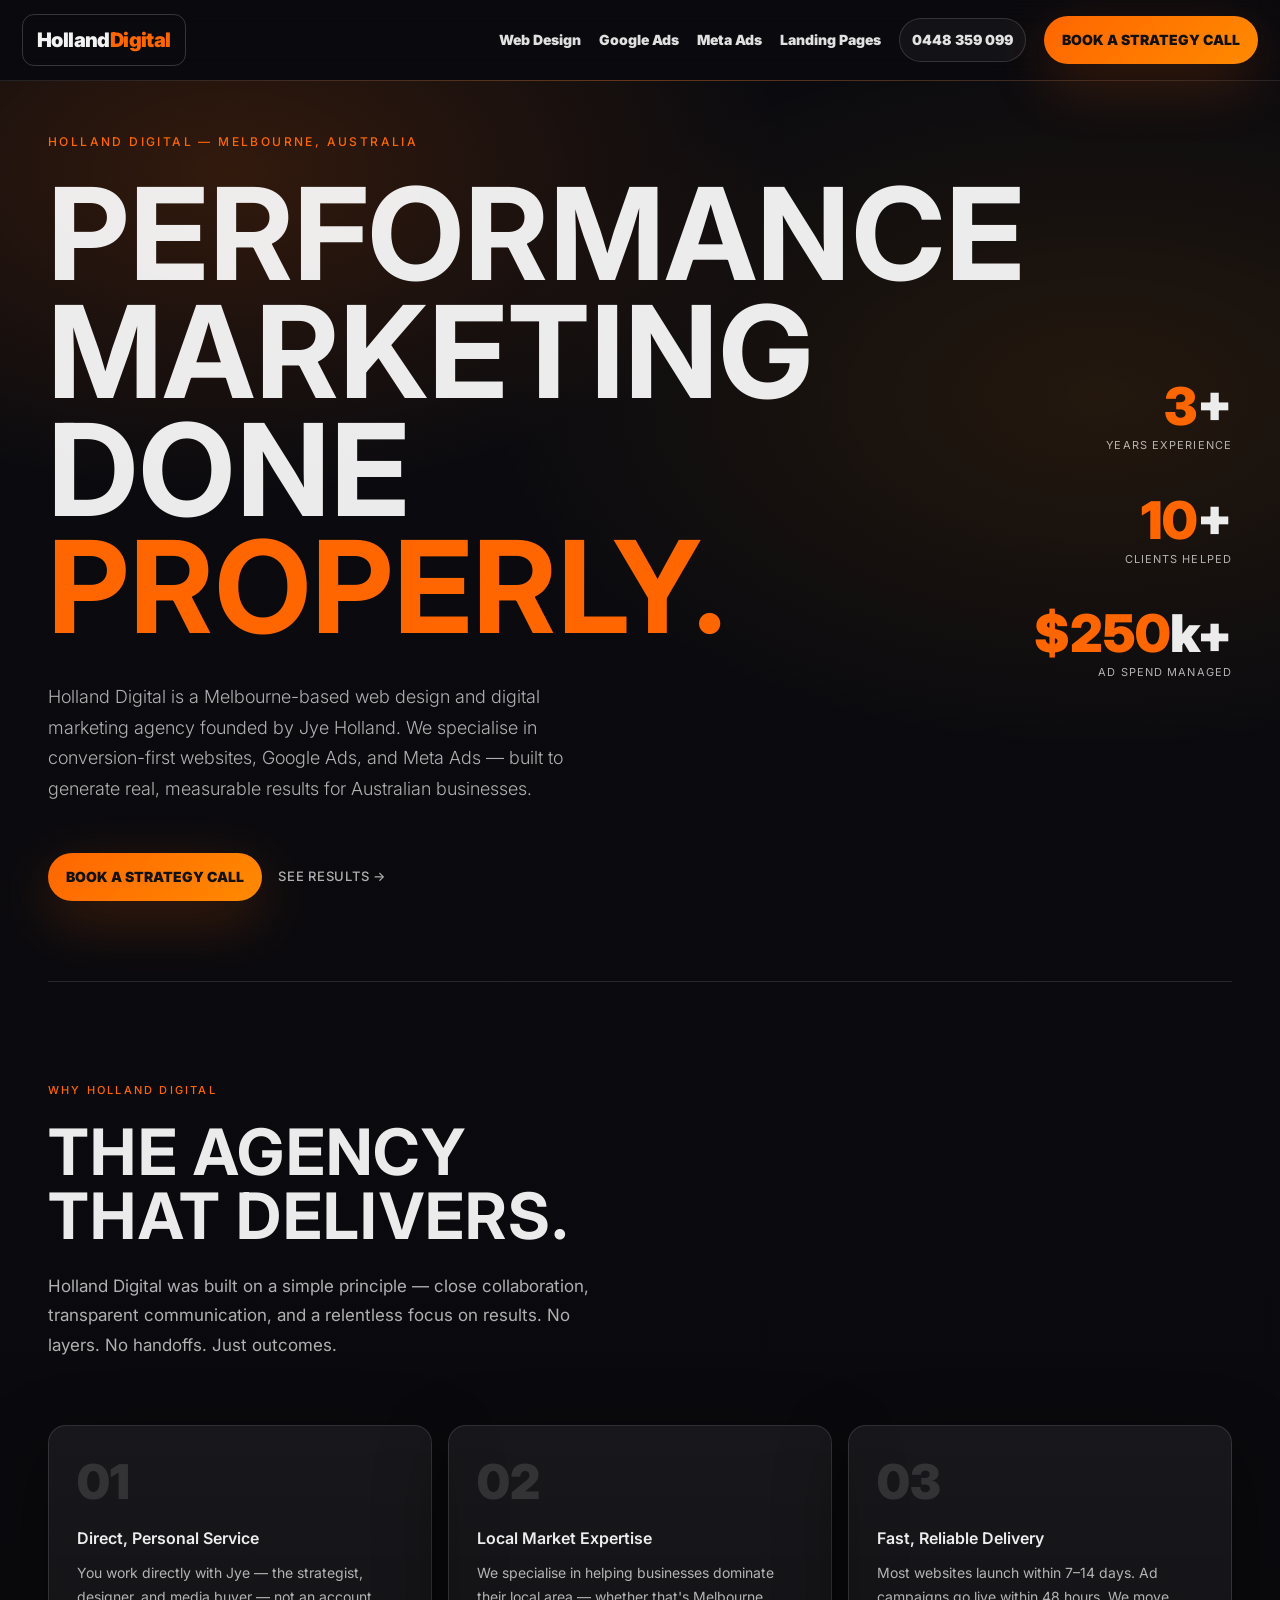
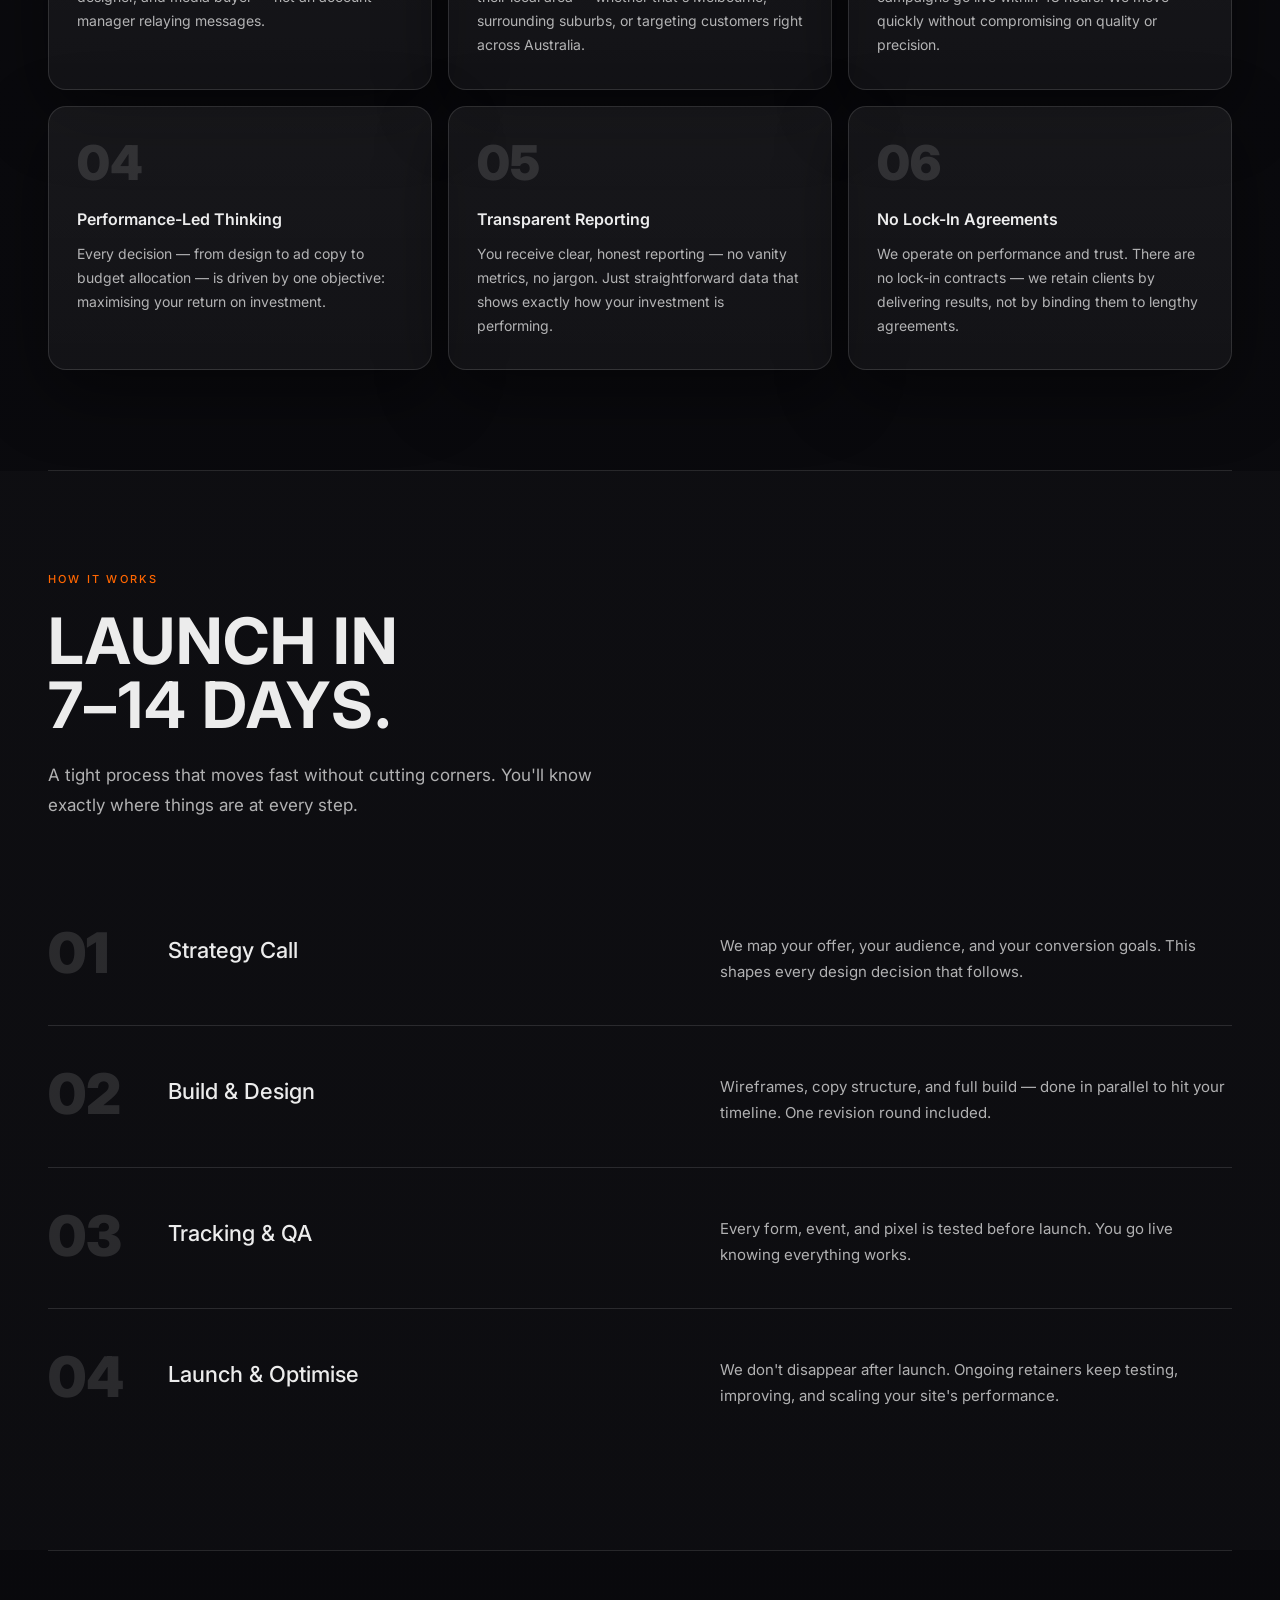
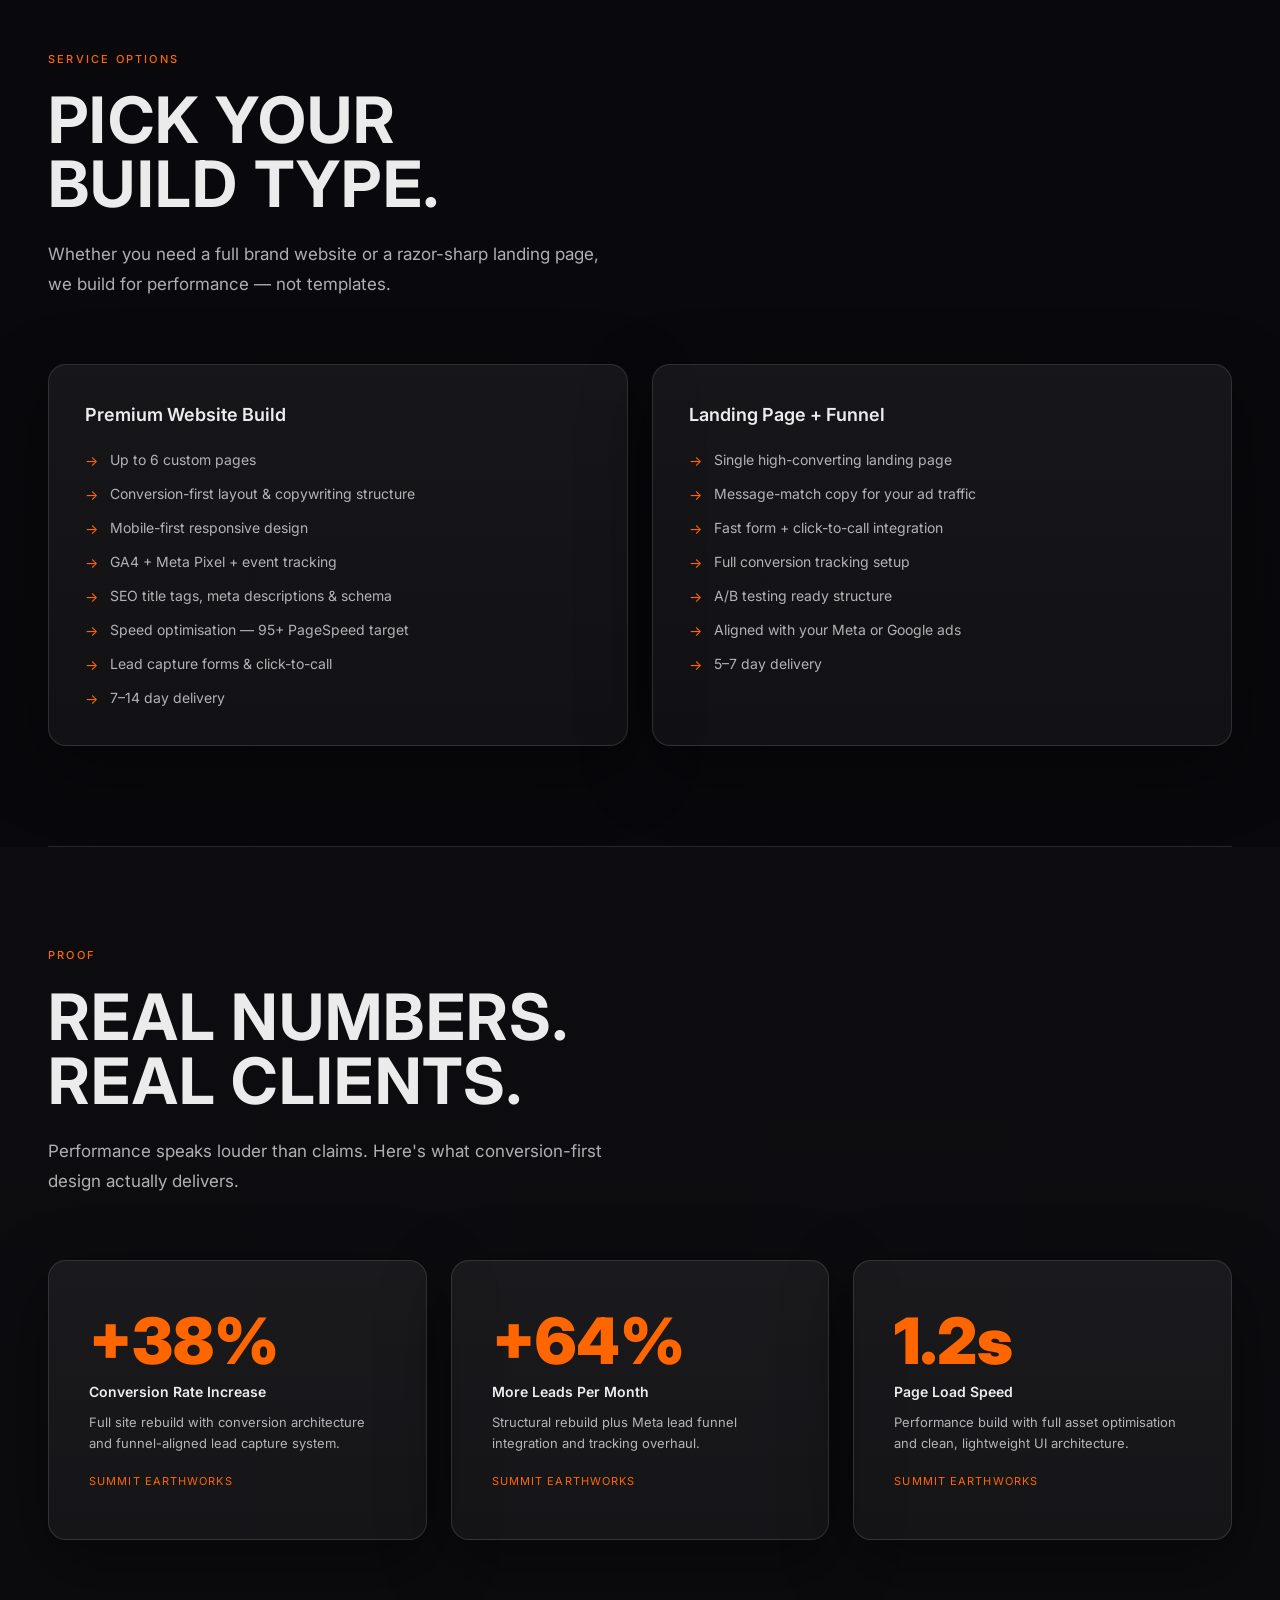
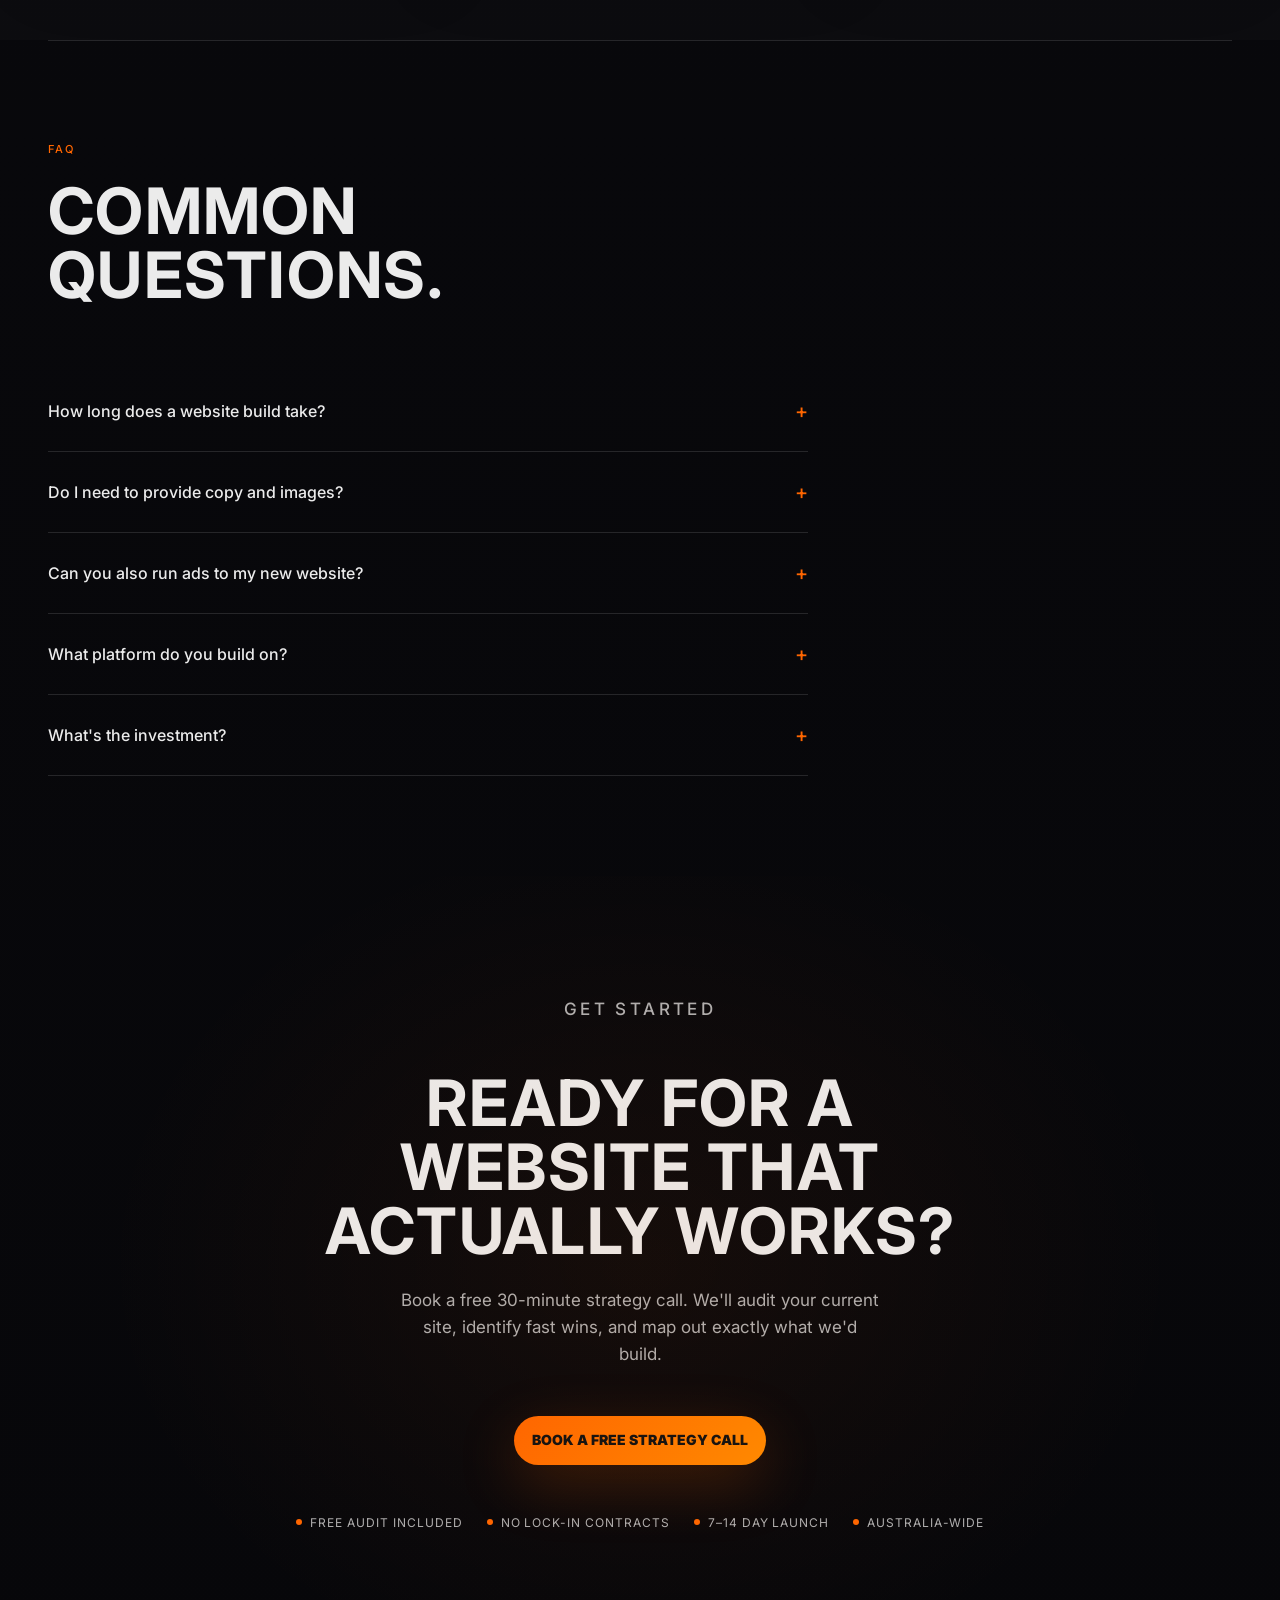
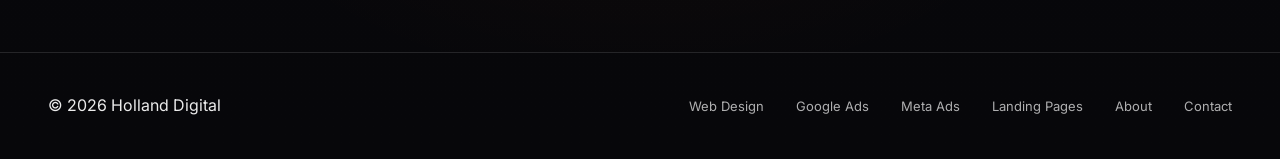
==== about/index.html @ 0229d3de "Add about page, testimonials section, logo updates and CSS improvements Made-with: Cursor" ====
<!DOCTYPE html>
<html lang="en">
<head>
  <meta charset="UTF-8">
  <meta name="viewport" content="width=device-width, initial-scale=1.0">

  <!-- SEO Title & Meta -->
  <title>About Holland Digital | Web Design & Ads Agency Melbourne</title>
  <meta name="description" content="Holland Digital is a Melbourne-based web design and digital marketing agency. We work closely with Australian businesses to build websites that convert and ads that scale.">

  <!-- Open Graph -->
  <meta property="og:title" content="About Holland Digital | Melbourne Digital Agency">
  <meta property="og:description" content="Holland Digital is a Melbourne-based agency built on results, not retainers. We work closely with Australian businesses to get the outcomes that matter.">
  <meta property="og:url" content="https://www.holland-digital.com/about">
  <meta property="og:type" content="website">

  <!-- Canonical -->
  <link rel="canonical" href="https://www.holland-digital.com/about">

  <!-- Favicon -->
  <link rel="icon" type="image/x-icon" href="/favicon.ico">
  <link rel="apple-touch-icon" sizes="180x180" href="/apple-touch-icon.png">
  <link rel="icon" type="image/png" sizes="32x32" href="/favicon-32x32.png">
  <link rel="icon" type="image/png" sizes="16x16" href="/favicon-16x16.png">

  <link rel="preconnect" href="https://fonts.googleapis.com">
  <link rel="preconnect" href="https://fonts.gstatic.com" crossorigin>
  <link href="https://fonts.googleapis.com/css2?family=Inter:wght@300;400;500;600;700;900&display=swap" rel="stylesheet">
  <link rel="stylesheet" href="https://assets.calendly.com/assets/external/widget.css" />

  <style>
    *, *::before, *::after { box-sizing: border-box; margin: 0; padding: 0; }

    :root {
      --bg: #0b0b0f;
      --bg2: #07070a;
      --text: rgba(255,255,255,.92);
      --muted: rgba(255,255,255,.68);
      --orange: #ff6600;
      --orange2: #ff8a00;
      --border: rgba(255,255,255,.12);
      --surface: rgba(255,255,255,.06);
      --surface2: rgba(255,255,255,.04);
      --radius: 18px;
      --shadow: 0 22px 70px rgba(0,0,0,.45);
      --shadowH: 0 34px 110px rgba(0,0,0,.60);
    }

    html { scroll-behavior: smooth; }

    body {
      background: linear-gradient(180deg, var(--bg), var(--bg2));
      color: var(--text);
      font-family: Inter, system-ui, -apple-system, "Segoe UI", Roboto, Arial, sans-serif;
      font-weight: 400;
      line-height: 1.6;
      overflow-x: hidden;
      -webkit-font-smoothing: antialiased;
      min-height: 100vh;
    }

    /* NAV */
    nav {
      position: sticky;
      top: 0;
      z-index: 999;
      width: 100%;
      display: flex;
      align-items: center;
      justify-content: space-between;
      padding: 14px 22px;
      background: rgba(10,10,14,0.72);
      backdrop-filter: blur(14px);
      border-bottom: 1px solid rgba(255,255,255,0.1);
    }

    nav::after {
      content: "";
      position: absolute;
      left: 0; right: 0; bottom: -1px;
      height: 1px;
      background: linear-gradient(90deg, transparent, rgba(255,102,0,0.55), transparent);
      opacity: 0.55;
      pointer-events: none;
    }

    .nav-logo { text-decoration: none; }

    .brand__box {
      display: inline-flex;
      gap: 0;
      align-items: center;
      font-weight: 1000;
      letter-spacing: -0.6px;
      font-size: 20px;
      color: rgba(255,255,255,0.95);
      border: 1px solid rgba(255,255,255,0.18);
      border-radius: 12px;
      padding: 9px 14px;
      font-family: Inter, system-ui, sans-serif;
    }

    .brand__box span { color: var(--orange); }

    .nav__links {
      display: flex;
      align-items: center;
      gap: 18px;
    }

    .nav__links a {
      font-weight: 900;
      font-size: 14px;
      color: rgba(255,255,255,0.88);
      text-decoration: none;
      transition: transform 0.15s, opacity 0.15s;
    }

    .nav__links a:hover { transform: translateY(-1px); }

    .nav__phone {
      padding: 10px 12px;
      border-radius: 999px;
      border: 1px solid rgba(255,255,255,0.14);
      background: rgba(255,255,255,0.04);
      font-weight: 900;
      font-size: 14px;
      color: rgba(255,255,255,0.88);
    }

    .nav__burger {
      display: none;
      background: transparent;
      border: 0;
      cursor: pointer;
      padding: 4px;
    }

    .nav__burger span {
      display: block;
      width: 24px;
      height: 2px;
      background: rgba(255,255,255,0.85);
      margin: 5px 0;
      border-radius: 2px;
    }

    /* MOBILE MENU */
    .mobile-overlay {
      display: none;
      position: fixed;
      inset: 0;
      z-index: 998;
      background: rgba(7,7,10,0.97);
      backdrop-filter: blur(16px);
      flex-direction: column;
      align-items: center;
      justify-content: center;
      gap: 28px;
    }
    .mobile-overlay.is-open { display: flex; }
    .mobile-overlay a {
      color: var(--text);
      font-size: 22px;
      font-weight: 800;
      text-decoration: none;
    }
    .mobile-overlay a.cta {
      background: linear-gradient(135deg, var(--orange), var(--orange2));
      color: #111 !important;
      padding: 14px 32px;
      border-radius: 999px;
      font-size: 15px;
    }

    /* BUTTONS */
    .cta {
      display: inline-flex;
      align-items: center;
      justify-content: center;
      gap: 10px;
      padding: 13px 18px;
      border-radius: 999px;
      font-weight: 900;
      font-size: 14px;
      text-decoration: none;
      transition: transform 0.16s, box-shadow 0.16s;
      background: linear-gradient(135deg, var(--orange), var(--orange2));
      border: 0;
      box-shadow: rgba(255,102,0,0.22) 0px 18px 60px;
      color: #111 !important;
      cursor: pointer;
      font-family: Inter, system-ui, sans-serif;
    }
    .cta:hover { transform: translateY(-2px); box-shadow: rgba(255,102,0,0.3) 0px 24px 72px; }

    .btn-ghost {
      display: inline-flex;
      align-items: center;
      gap: 8px;
      color: var(--muted);
      font-size: 13px;
      font-weight: 500;
      letter-spacing: 0.06em;
      text-decoration: none;
      transition: color 0.2s;
    }
    .btn-ghost:hover { color: var(--text); }

    /* HERO */
    .hero {
      min-height: 100vh;
      display: flex;
      flex-direction: column;
      justify-content: flex-end;
      padding: 0 48px 80px;
      position: relative;
      overflow: hidden;
    }

    .hero-bg {
      position: absolute;
      inset: 0;
      background:
        radial-gradient(900px 520px at 18% 10%, rgba(255,102,0,0.16), transparent 62%),
        radial-gradient(900px 520px at 86% 35%, rgba(255,138,0,0.10), transparent 68%);
      pointer-events: none;
    }

    .hero-eyebrow {
      font-size: 12px;
      font-weight: 500;
      letter-spacing: 0.2em;
      text-transform: uppercase;
      color: var(--orange);
      margin-bottom: 24px;
    }

    .hero h1 {
      font-size: clamp(72px, 10vw, 140px);
      line-height: 0.92;
      letter-spacing: 0.01em;
      text-transform: uppercase;
      max-width: 900px;
      margin-bottom: 36px;
    }

    .hero h1 em { font-style: normal; color: var(--orange); }

    .hero-sub {
      font-size: 18px;
      color: var(--muted);
      max-width: 520px;
      margin-bottom: 48px;
      font-weight: 300;
      line-height: 1.7;
    }

    .hero-actions { display: flex; gap: 16px; align-items: center; }

    .hero-stats {
      position: absolute;
      top: 50%;
      right: 48px;
      transform: translateY(-50%);
      display: flex;
      flex-direction: column;
      gap: 40px;
    }

    .hero-stat { text-align: right; }

    .hero-stat-num {
      font-size: 52px;
      font-weight: 1000;
      line-height: 1;
      color: var(--text);
    }

    .hero-stat-num span { color: var(--orange); }

    .hero-stat-label {
      font-size: 11px;
      color: var(--muted);
      letter-spacing: 0.1em;
      text-transform: uppercase;
      margin-top: 4px;
    }

    /* SECTIONS */
    section { padding: 100px 48px; }

    .section-label {
      font-size: 11px;
      font-weight: 500;
      letter-spacing: 0.2em;
      text-transform: uppercase;
      color: var(--orange);
      margin-bottom: 20px;
    }

    h2 {
      font-size: clamp(42px, 5vw, 72px);
      line-height: 1;
      text-transform: uppercase;
      letter-spacing: 0.02em;
      margin-bottom: 24px;
      color: var(--text);
    }

    .section-intro {
      font-size: 17px;
      color: var(--muted);
      max-width: 560px;
      line-height: 1.75;
    }

    /* DIVIDER */
    .divider { height: 1px; background: var(--border); margin: 0 48px; }

    /* WHAT YOU GET */
    .what-grid {
      display: grid;
      grid-template-columns: repeat(3, 1fr);
      gap: 16px;
      margin-top: 64px;
    }

    .what-item {
      border-radius: var(--radius);
      background: linear-gradient(180deg, var(--surface), var(--surface2));
      border: 1px solid var(--border);
      box-shadow: var(--shadow);
      padding: 32px 28px;
      position: relative;
      overflow: hidden;
      transition: transform 0.18s, box-shadow 0.18s, border-color 0.18s;
    }

    .what-item:hover {
      transform: translateY(-6px);
      border-color: rgba(255,102,0,0.35);
      box-shadow: var(--shadowH);
    }

    .what-num {
      font-size: 48px;
      font-weight: 1000;
      color: var(--border);
      line-height: 1;
      margin-bottom: 20px;
    }

    .what-title {
      font-size: 16px;
      font-weight: 600;
      margin-bottom: 10px;
      color: var(--text);
    }

    .what-desc {
      font-size: 14px;
      color: var(--muted);
      line-height: 1.7;
    }

    /* PROCESS */
    .process-section { background: rgba(255,255,255,0.015); }

    .process-steps {
      margin-top: 64px;
      display: flex;
      flex-direction: column;
    }

    .process-step {
      display: grid;
      grid-template-columns: 80px 1fr 1fr;
      gap: 40px;
      align-items: start;
      padding: 40px 0;
      border-bottom: 1px solid var(--border);
    }

    .process-step:last-child { border-bottom: none; }

    .step-num {
      font-size: 56px;
      font-weight: 1000;
      color: var(--border);
      line-height: 1;
    }

    .step-title {
      font-size: 22px;
      font-weight: 500;
      padding-top: 8px;
      color: var(--text);
    }

    .step-desc {
      font-size: 15px;
      color: var(--muted);
      line-height: 1.75;
      padding-top: 8px;
    }

    /* INCLUDED */
    .included-grid {
      display: grid;
      grid-template-columns: 1fr 1fr;
      gap: 24px;
      margin-top: 64px;
    }

    .included-card {
      border-radius: var(--radius);
      background: linear-gradient(180deg, var(--surface), var(--surface2));
      border: 1px solid var(--border);
      box-shadow: var(--shadow);
      padding: 36px;
      transition: transform 0.18s, box-shadow 0.18s, border-color 0.18s;
    }

    .included-card:hover {
      transform: translateY(-6px);
      border-color: rgba(255,102,0,0.35);
      box-shadow: var(--shadowH);
    }

    .included-card h3 {
      font-size: 18px;
      font-weight: 600;
      margin-bottom: 20px;
      color: var(--text);
    }

    .included-list {
      list-style: none;
      display: flex;
      flex-direction: column;
      gap: 12px;
    }

    .included-list li {
      font-size: 14px;
      color: var(--muted);
      display: flex;
      align-items: flex-start;
      gap: 12px;
      line-height: 1.5;
    }

    .included-list li::before {
      content: '→';
      color: var(--orange);
      flex-shrink: 0;
      margin-top: 1px;
    }

    /* RESULTS */
    .results-section { background: rgba(255,255,255,0.015); }

    .results-grid {
      display: grid;
      grid-template-columns: repeat(3, 1fr);
      gap: 24px;
      margin-top: 64px;
    }

    .result-card {
      border-radius: var(--radius);
      background: linear-gradient(180deg, var(--surface), var(--surface2));
      border: 1px solid var(--border);
      box-shadow: var(--shadow);
      padding: 48px 40px;
      transition: transform 0.18s, box-shadow 0.18s, border-color 0.18s;
    }

    .result-card:hover {
      transform: translateY(-6px);
      border-color: rgba(255,102,0,0.35);
      box-shadow: var(--shadowH);
    }

    .result-metric {
      font-size: 64px;
      font-weight: 1000;
      color: var(--orange);
      line-height: 1;
      margin-bottom: 8px;
    }

    .result-label {
      font-size: 14px;
      font-weight: 600;
      margin-bottom: 8px;
      color: var(--text);
    }

    .result-context {
      font-size: 13px;
      color: var(--muted);
      line-height: 1.6;
    }

    .result-client {
      font-size: 11px;
      color: var(--orange);
      letter-spacing: 0.1em;
      text-transform: uppercase;
      margin-top: 20px;
    }

    /* FAQ */
    .faq-list {
      margin-top: 64px;
      max-width: 760px;
    }

    .faq-item { border-bottom: 1px solid var(--border); }

    .faq-q {
      width: 100%;
      background: none;
      border: none;
      color: var(--text);
      font-family: Inter, system-ui, sans-serif;
      font-size: 16px;
      font-weight: 500;
      text-align: left;
      padding: 28px 0;
      cursor: pointer;
      display: flex;
      justify-content: space-between;
      align-items: center;
      gap: 24px;
    }

    .faq-q .icon {
      color: var(--orange);
      font-size: 20px;
      flex-shrink: 0;
      transition: transform 0.3s;
    }

    .faq-item.open .faq-q .icon { transform: rotate(45deg); }

    .faq-a {
      font-size: 15px;
      color: var(--muted);
      line-height: 1.75;
      max-height: 0;
      overflow: hidden;
      transition: max-height 0.4s ease, padding 0.3s;
    }

    .faq-item.open .faq-a {
      max-height: 300px;
      padding-bottom: 28px;
    }

    /* CTA */
    .cta-section {
      text-align: center;
      padding: 120px 48px;
      position: relative;
      overflow: hidden;
    }

    .cta-section::before {
      content: '';
      position: absolute;
      inset: 0;
      background: radial-gradient(ellipse 60% 80% at 50% 50%, rgba(255,102,0,0.06) 0%, transparent 70%);
    }

    .cta-section h2 { max-width: 700px; margin: 0 auto 24px; }

    .cta-section p {
      font-size: 17px;
      color: var(--muted);
      max-width: 480px;
      margin: 0 auto 48px;
    }

    .cta-badges {
      display: flex;
      gap: 24px;
      justify-content: center;
      margin-top: 48px;
      flex-wrap: wrap;
    }

    .badge {
      font-size: 12px;
      color: var(--muted);
      letter-spacing: 0.08em;
      text-transform: uppercase;
      display: flex;
      align-items: center;
      gap: 8px;
    }

    .badge::before {
      content: '';
      width: 6px;
      height: 6px;
      border-radius: 50%;
      background: var(--orange);
      flex-shrink: 0;
    }

    /* FOOTER */
    footer {
      border-top: 1px solid var(--border);
      padding: 40px 48px;
      display: flex;
      justify-content: space-between;
      align-items: center;
    }

    footer .logo {
      font-size: 18px;
      letter-spacing: 0.08em;
      color: var(--muted);
      text-decoration: none;
    }

    footer .logo span { color: var(--orange); }

    .footer-links {
      display: flex;
      gap: 32px;
      list-style: none;
    }

    .footer-links a {
      font-size: 13px;
      color: var(--muted);
      text-decoration: none;
      transition: color 0.2s;
    }

    .footer-links a:hover { color: var(--text); }

    footer p { font-size: 12px; color: rgba(255,255,255,.3); }

    /* ANIMATIONS */
    @keyframes fadeUp {
      from { opacity: 0; transform: translateY(30px); }
      to { opacity: 1; transform: translateY(0); }
    }

    .hero-eyebrow { animation: fadeUp 0.8s ease both; }
    .hero h1 { animation: fadeUp 0.8s ease both; animation-delay: 0.1s; }
    .hero-sub { animation: fadeUp 0.8s ease both; animation-delay: 0.2s; }
    .hero-actions { animation: fadeUp 0.8s ease both; animation-delay: 0.3s; }

    /* MOBILE */
    @media (max-width: 768px) {
      .nav__links { display: none; }
      .nav__burger { display: block; }
      section { padding: 72px 24px; }
      .hero { padding: 0 24px 72px; }
      .hero-stats { display: none; }
      .what-grid { grid-template-columns: 1fr; }
      .included-grid { grid-template-columns: 1fr; }
      .results-grid { grid-template-columns: 1fr; }
      .process-step { grid-template-columns: 60px 1fr; }
      .step-desc { grid-column: 2; }
      .divider { margin: 0 24px; }
      footer { flex-direction: column; gap: 24px; text-align: center; }
      .footer-links { flex-wrap: wrap; justify-content: center; }
    }
  </style>
</head>
<body>

  <!-- NAV -->
  <nav>
    <a href="/" class="nav-logo" aria-label="Holland Digital Home">
      <span class="brand__box">Holland<span>Digital</span></span>
    </a>
    <div class="nav__links">
      <a href="/web-design">Web Design</a>
      <a href="/google-ads">Google Ads</a>
      <a href="/meta-ads">Meta Ads</a>
      <a href="/landing-pages">Landing Pages</a>
      <a href="tel:0448359099" class="nav__phone">0448 359 099</a>
      <a href="#" class="cta js-calendly">BOOK A STRATEGY CALL</a>
    </div>
    <button class="nav__burger" aria-label="Open menu" aria-expanded="false">
      <span></span><span></span><span></span>
    </button>
  </nav>

  <!-- MOBILE MENU -->
  <div class="mobile-overlay" data-mobile>
    <a href="/">Home</a>
    <a href="/web-design">Web Design</a>
    <a href="/google-ads">Google Ads</a>
    <a href="/meta-ads">Meta Ads</a>
    <a href="/landing-pages">Landing Pages</a>
    <a href="/about">About</a>
    <a href="tel:0448359099">0448 359 099</a>
    <a href="#" class="cta js-calendly">BOOK A STRATEGY CALL</a>
  </div>

  <!-- HERO -->
  <section class="hero">
    <div class="hero-bg"></div>
    <p class="hero-eyebrow">Holland Digital — Melbourne, Australia</p>
    <h1>Performance Marketing<br>Done <em>Properly.</em></h1>
    <p class="hero-sub">Holland Digital is a Melbourne-based web design and digital marketing agency founded by Jye Holland. We specialise in conversion-first websites, Google Ads, and Meta Ads — built to generate real, measurable results for Australian businesses.</p>
    <div class="hero-actions">
      <a href="#" class="cta js-calendly">BOOK A STRATEGY CALL</a>
      <a href="#results" class="btn-ghost">SEE RESULTS →</a>
    </div>
    <div class="hero-stats">
      <div class="hero-stat">
        <div class="hero-stat-num"><span>3</span>+</div>
        <div class="hero-stat-label">Years Experience</div>
      </div>
      <div class="hero-stat">
        <div class="hero-stat-num"><span>10</span>+</div>
        <div class="hero-stat-label">Clients Helped</div>
      </div>
      <div class="hero-stat">
        <div class="hero-stat-num"><span>$250</span>k+</div>
        <div class="hero-stat-label">Ad Spend Managed</div>
      </div>
    </div>
  </section>

  <div class="divider"></div>

  <!-- WHAT YOU GET -->
  <section>
    <p class="section-label">Why Holland Digital</p>
    <h2>The Agency<br>That Delivers.</h2>
    <p class="section-intro">Holland Digital was built on a simple principle — close collaboration, transparent communication, and a relentless focus on results. No layers. No handoffs. Just outcomes.</p>

    <div class="what-grid">
      <div class="what-item">
        <div class="what-num">01</div>
        <div class="what-title">Direct, Personal Service</div>
        <div class="what-desc">You work directly with Jye — the strategist, designer, and media buyer — not an account manager relaying messages.</div>
      </div>
      <div class="what-item">
        <div class="what-num">02</div>
        <div class="what-title">Local Market Expertise</div>
        <div class="what-desc">We specialise in helping businesses dominate their local area — whether that's Melbourne, surrounding suburbs, or targeting customers right across Australia.</div>
      </div>
      <div class="what-item">
        <div class="what-num">03</div>
        <div class="what-title">Fast, Reliable Delivery</div>
        <div class="what-desc">Most websites launch within 7–14 days. Ad campaigns go live within 48 hours. We move quickly without compromising on quality or precision.</div>
      </div>
      <div class="what-item">
        <div class="what-num">04</div>
        <div class="what-title">Performance-Led Thinking</div>
        <div class="what-desc">Every decision — from design to ad copy to budget allocation — is driven by one objective: maximising your return on investment.</div>
      </div>
      <div class="what-item">
        <div class="what-num">05</div>
        <div class="what-title">Transparent Reporting</div>
        <div class="what-desc">You receive clear, honest reporting — no vanity metrics, no jargon. Just straightforward data that shows exactly how your investment is performing.</div>
      </div>
      <div class="what-item">
        <div class="what-num">06</div>
        <div class="what-title">No Lock-In Agreements</div>
        <div class="what-desc">We operate on performance and trust. There are no lock-in contracts — we retain clients by delivering results, not by binding them to lengthy agreements.</div>
      </div>
    </div>
  </section>

  <div class="divider"></div>

  <!-- PROCESS -->
  <section class="process-section">
    <p class="section-label">How It Works</p>
    <h2>Launch in<br>7–14 Days.</h2>
    <p class="section-intro">A tight process that moves fast without cutting corners. You'll know exactly where things are at every step.</p>

    <div class="process-steps">
      <div class="process-step">
        <div class="step-num">01</div>
        <div class="step-title">Strategy Call</div>
        <div class="step-desc">We map your offer, your audience, and your conversion goals. This shapes every design decision that follows.</div>
      </div>
      <div class="process-step">
        <div class="step-num">02</div>
        <div class="step-title">Build & Design</div>
        <div class="step-desc">Wireframes, copy structure, and full build — done in parallel to hit your timeline. One revision round included.</div>
      </div>
      <div class="process-step">
        <div class="step-num">03</div>
        <div class="step-title">Tracking & QA</div>
        <div class="step-desc">Every form, event, and pixel is tested before launch. You go live knowing everything works.</div>
      </div>
      <div class="process-step">
        <div class="step-num">04</div>
        <div class="step-title">Launch & Optimise</div>
        <div class="step-desc">We don't disappear after launch. Ongoing retainers keep testing, improving, and scaling your site's performance.</div>
      </div>
    </div>
  </section>

  <div class="divider"></div>

  <!-- INCLUDED PACKAGES -->
  <section>
    <p class="section-label">Service Options</p>
    <h2>Pick Your<br>Build Type.</h2>
    <p class="section-intro">Whether you need a full brand website or a razor-sharp landing page, we build for performance — not templates.</p>

    <div class="included-grid">
      <div class="included-card">
        <h3>Premium Website Build</h3>
        <ul class="included-list">
          <li>Up to 6 custom pages</li>
          <li>Conversion-first layout & copywriting structure</li>
          <li>Mobile-first responsive design</li>
          <li>GA4 + Meta Pixel + event tracking</li>
          <li>SEO title tags, meta descriptions & schema</li>
          <li>Speed optimisation — 95+ PageSpeed target</li>
          <li>Lead capture forms & click-to-call</li>
          <li>7–14 day delivery</li>
        </ul>
      </div>
      <div class="included-card">
        <h3>Landing Page + Funnel</h3>
        <ul class="included-list">
          <li>Single high-converting landing page</li>
          <li>Message-match copy for your ad traffic</li>
          <li>Fast form + click-to-call integration</li>
          <li>Full conversion tracking setup</li>
          <li>A/B testing ready structure</li>
          <li>Aligned with your Meta or Google ads</li>
          <li>5–7 day delivery</li>
        </ul>
      </div>
    </div>
  </section>

  <div class="divider"></div>

  <!-- RESULTS -->
  <section class="results-section" id="results">
    <p class="section-label">Proof</p>
    <h2>Real Numbers.<br>Real Clients.</h2>
    <p class="section-intro">Performance speaks louder than claims. Here's what conversion-first design actually delivers.</p>

    <div class="results-grid">
      <div class="result-card">
        <div class="result-metric">+38%</div>
        <div class="result-label">Conversion Rate Increase</div>
        <div class="result-context">Full site rebuild with conversion architecture and funnel-aligned lead capture system.</div>
        <div class="result-client">Summit Earthworks</div>
      </div>
      <div class="result-card">
        <div class="result-metric">+64%</div>
        <div class="result-label">More Leads Per Month</div>
        <div class="result-context">Structural rebuild plus Meta lead funnel integration and tracking overhaul.</div>
        <div class="result-client">Summit Earthworks</div>
      </div>
      <div class="result-card">
        <div class="result-metric">1.2s</div>
        <div class="result-label">Page Load Speed</div>
        <div class="result-context">Performance build with full asset optimisation and clean, lightweight UI architecture.</div>
        <div class="result-client">Summit Earthworks</div>
      </div>
    </div>
  </section>

  <div class="divider"></div>

  <!-- FAQ -->
  <section>
    <p class="section-label">FAQ</p>
    <h2>Common<br>Questions.</h2>

    <div class="faq-list">
      <div class="faq-item">
        <button class="faq-q">How long does a website build take? <span class="icon">+</span></button>
        <div class="faq-a">Most builds launch within 7–14 days depending on page count, content readiness, and how fast approvals come through. Landing pages can launch in as little as 5 days.</div>
      </div>
      <div class="faq-item">
        <button class="faq-q">Do I need to provide copy and images? <span class="icon">+</span></button>
        <div class="faq-a">We structure the copy framework for you and advise on what's needed. You provide the business details, offers, and any existing brand assets. We handle the rest.</div>
      </div>
      <div class="faq-item">
        <button class="faq-q">Can you also run ads to my new website? <span class="icon">+</span></button>
        <div class="faq-a">Yes — and this is where results compound. We build the site and the paid acquisition system together so everything is aligned: landing pages match ad creative, tracking is set up from day one, and we optimise both weekly.</div>
      </div>
      <div class="faq-item">
        <button class="faq-q">What platform do you build on? <span class="icon">+</span></button>
        <div class="faq-a">We build custom — no drag-and-drop page builders. Clean, fast code that you own outright. This means no monthly platform fees and no performance compromises.</div>
      </div>
      <div class="faq-item">
        <button class="faq-q">What's the investment? <span class="icon">+</span></button>
        <div class="faq-a">Pricing is scoped to your project. Book a strategy call and we'll give you a clear number within 24 hours. No vague "starting from" ranges — just a straight answer.</div>
      </div>
    </div>
  </section>

  <!-- CTA -->
  <section class="cta-section">
    <p class="section-label">Get Started</p>
    <h2>Ready for a Website That Actually Works?</h2>
    <p>Book a free 30-minute strategy call. We'll audit your current site, identify fast wins, and map out exactly what we'd build.</p>
    <a href="#" class="cta js-calendly">BOOK A FREE STRATEGY CALL</a>
    <div class="cta-badges">
      <span class="badge">Free audit included</span>
      <span class="badge">No lock-in contracts</span>
      <span class="badge">7–14 day launch</span>
      <span class="badge">Australia-wide</span>
    </div>
  </section>

  <!-- FOOTER -->
  <footer>
    <div class="footer-left">© <span id="y"></span> Holland Digital</div>
    <ul class="footer-links">
      <li><a href="/web-design">Web Design</a></li>
      <li><a href="/google-ads">Google Ads</a></li>
      <li><a href="/meta-ads">Meta Ads</a></li>
      <li><a href="/landing-pages">Landing Pages</a></li>
      <li><a href="/about">About</a></li>
      <li><a href="/#contact">Contact</a></li>
    </ul>
  </footer>

  <script>
    document.getElementById('y').textContent = new Date().getFullYear();

    document.querySelectorAll('.faq-q').forEach(btn => {
      btn.addEventListener('click', () => {
        const item = btn.parentElement;
        const isOpen = item.classList.contains('open');
        document.querySelectorAll('.faq-item').forEach(i => i.classList.remove('open'));
        if (!isOpen) item.classList.add('open');
      });
    });

    const burger = document.querySelector('.nav__burger');
    const mobile = document.querySelector('[data-mobile]');
    if (burger && mobile) {
      burger.addEventListener('click', () => {
        const open = mobile.classList.toggle('is-open');
        burger.setAttribute('aria-expanded', open ? 'true' : 'false');
      });
      mobile.querySelectorAll('a').forEach(a => {
        a.addEventListener('click', () => {
          mobile.classList.remove('is-open');
          burger.setAttribute('aria-expanded', 'false');
        });
      });
    }

    const CALENDLY_URL = 'https://calendly.com/holland-digital-ywaf/30min';

    function loadCalendly() {
      return new Promise((resolve) => {
        if (window.Calendly) return resolve(true);
        const s = document.createElement('script');
        s.src = 'https://assets.calendly.com/assets/external/widget.js';
        s.async = true;
        s.onload = () => resolve(true);
        s.onerror = () => resolve(false);
        document.body.appendChild(s);
      });
    }

    document.querySelectorAll('.js-calendly').forEach((btn) => {
      btn.addEventListener('click', async (e) => {
        e.preventDefault();
        const ok = await loadCalendly();
        if (ok && window.Calendly) {
          window.Calendly.initPopupWidget({ url: CALENDLY_URL });
        } else {
          window.open(CALENDLY_URL, '_blank', 'noopener');
        }
      });
    });
  </script>
</body>
</html>
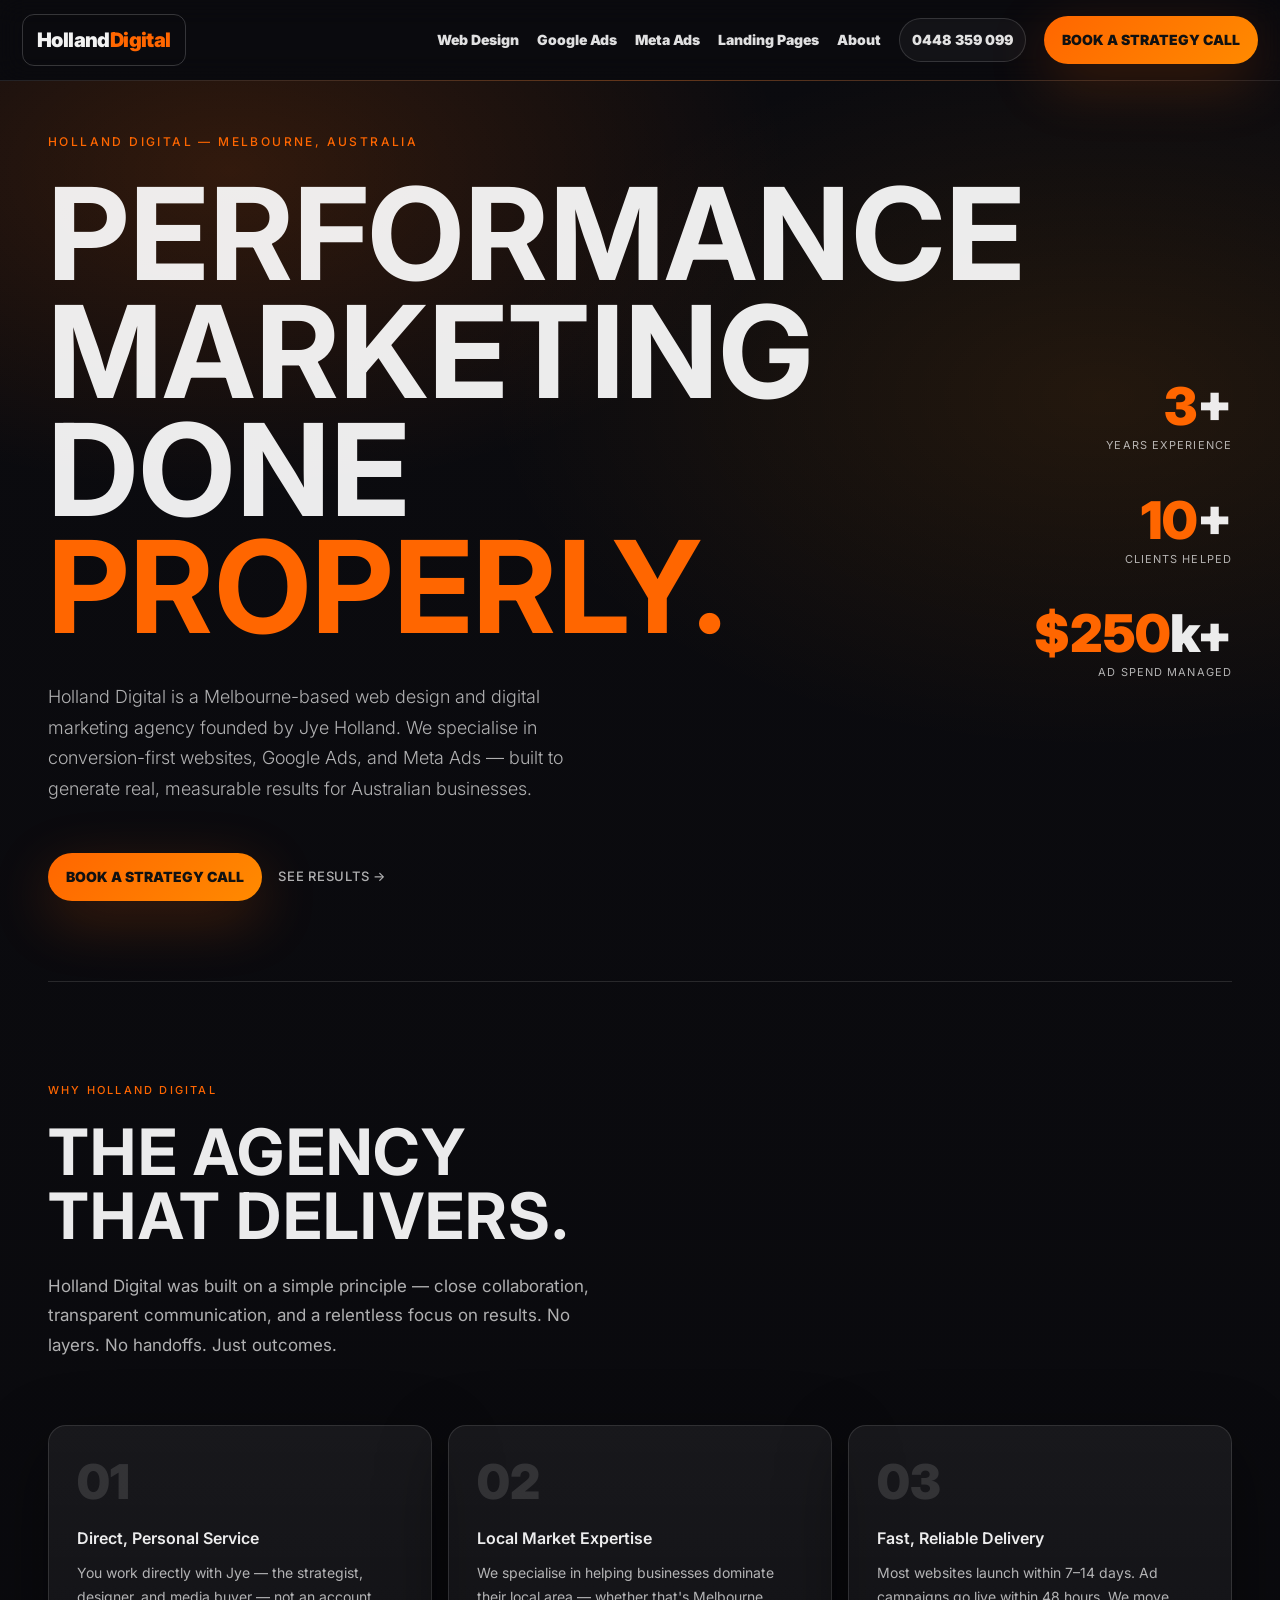
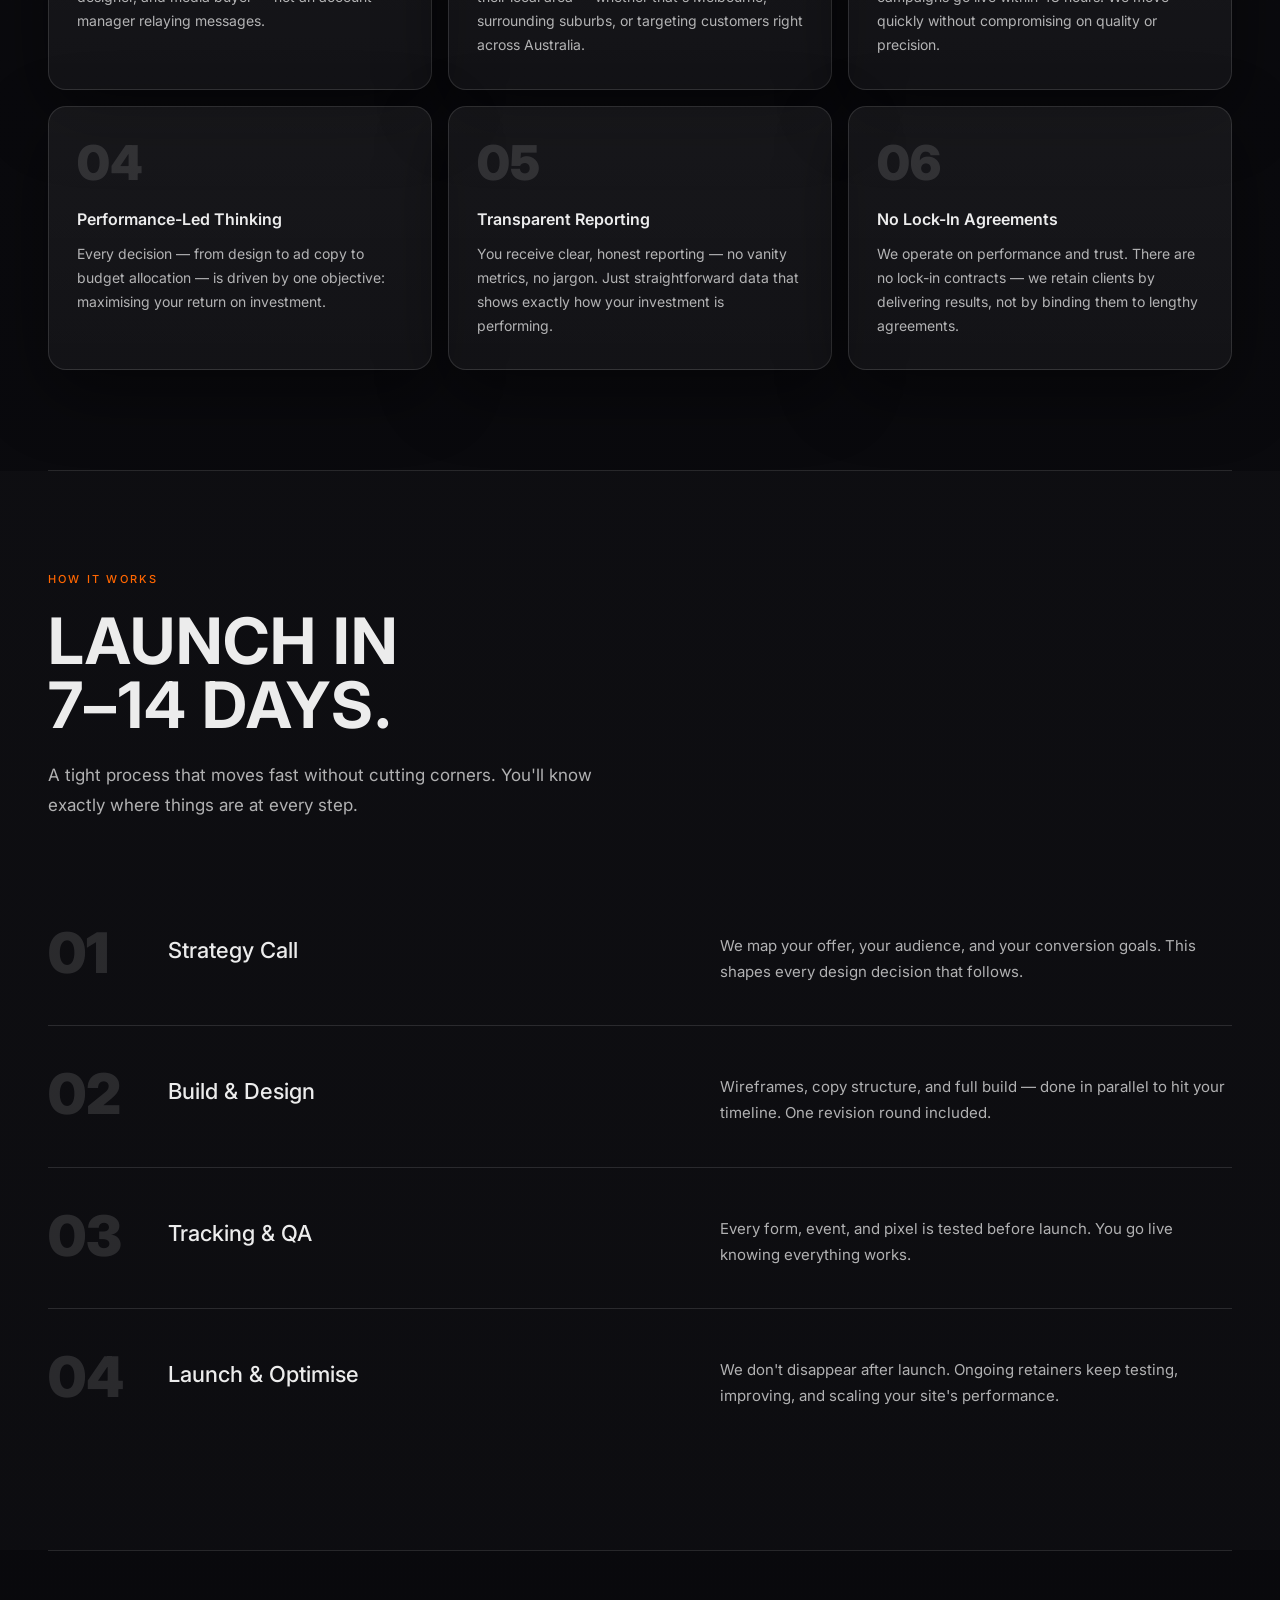
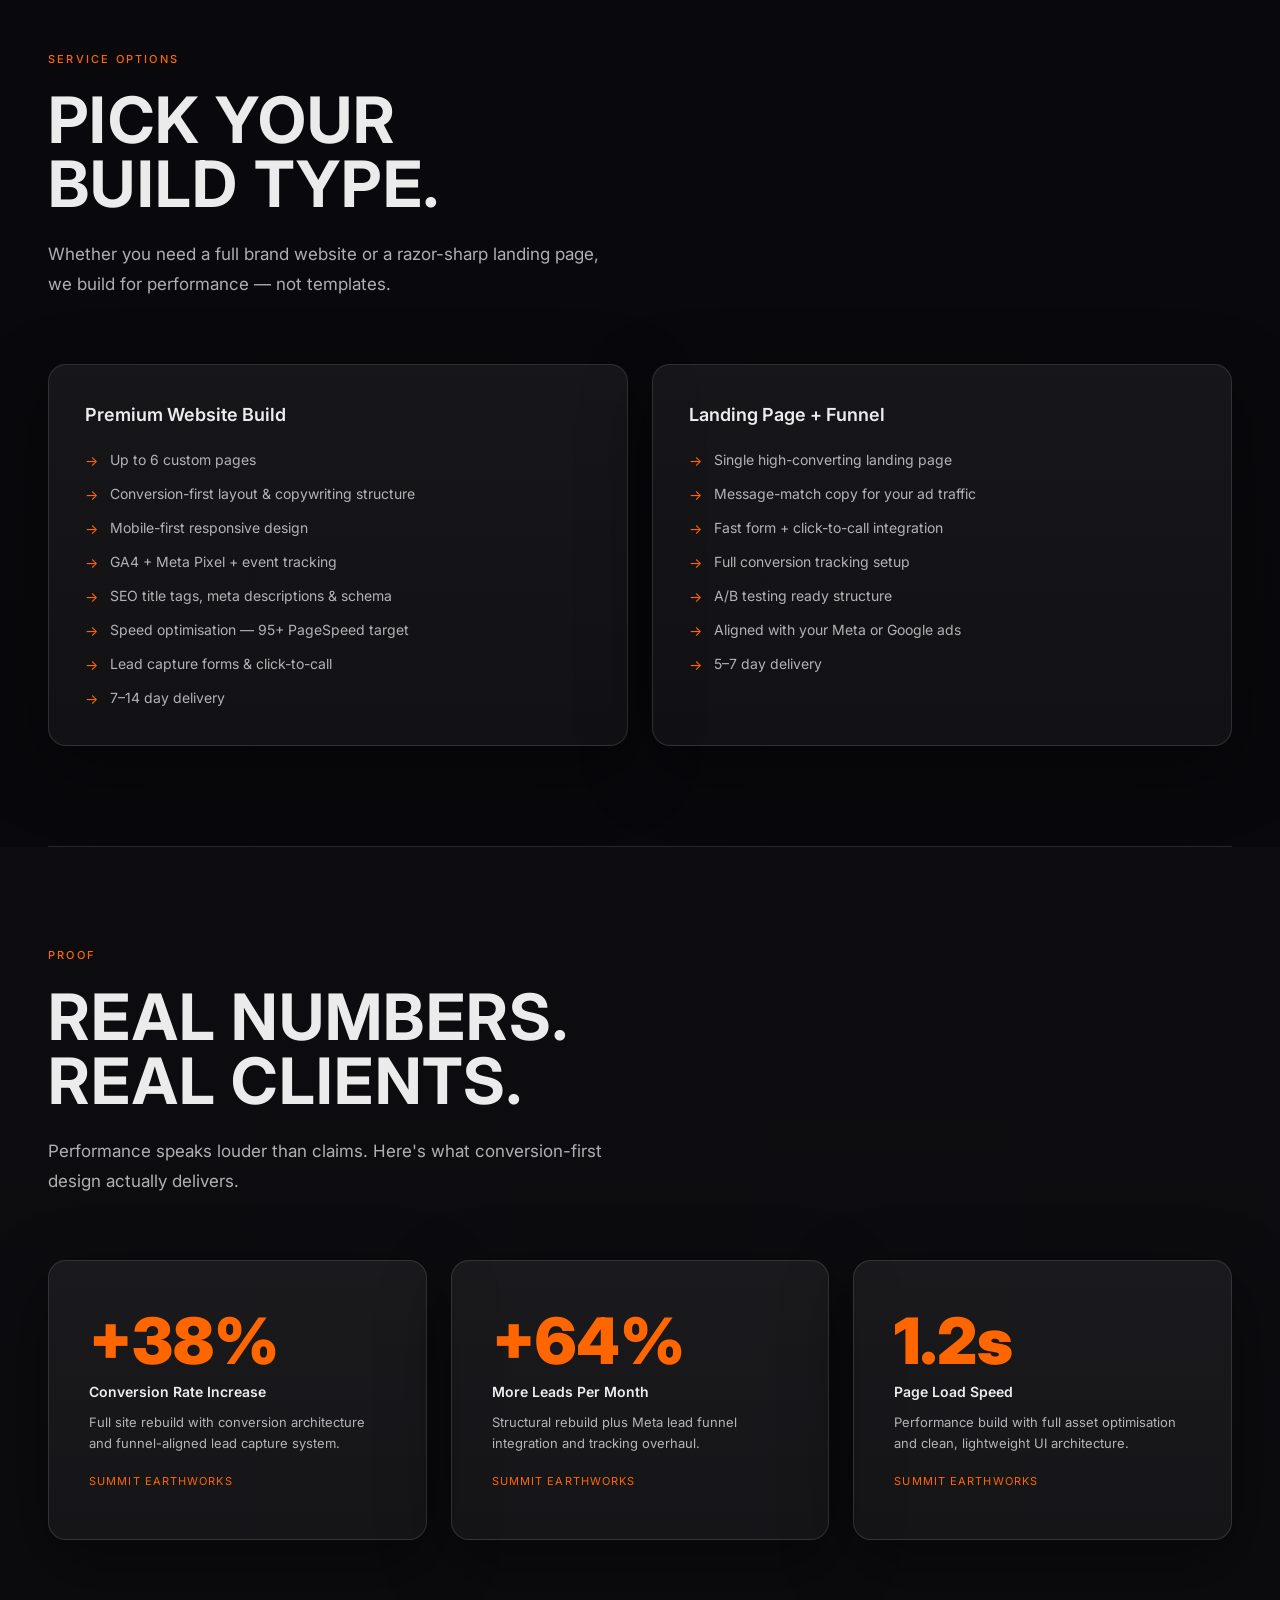
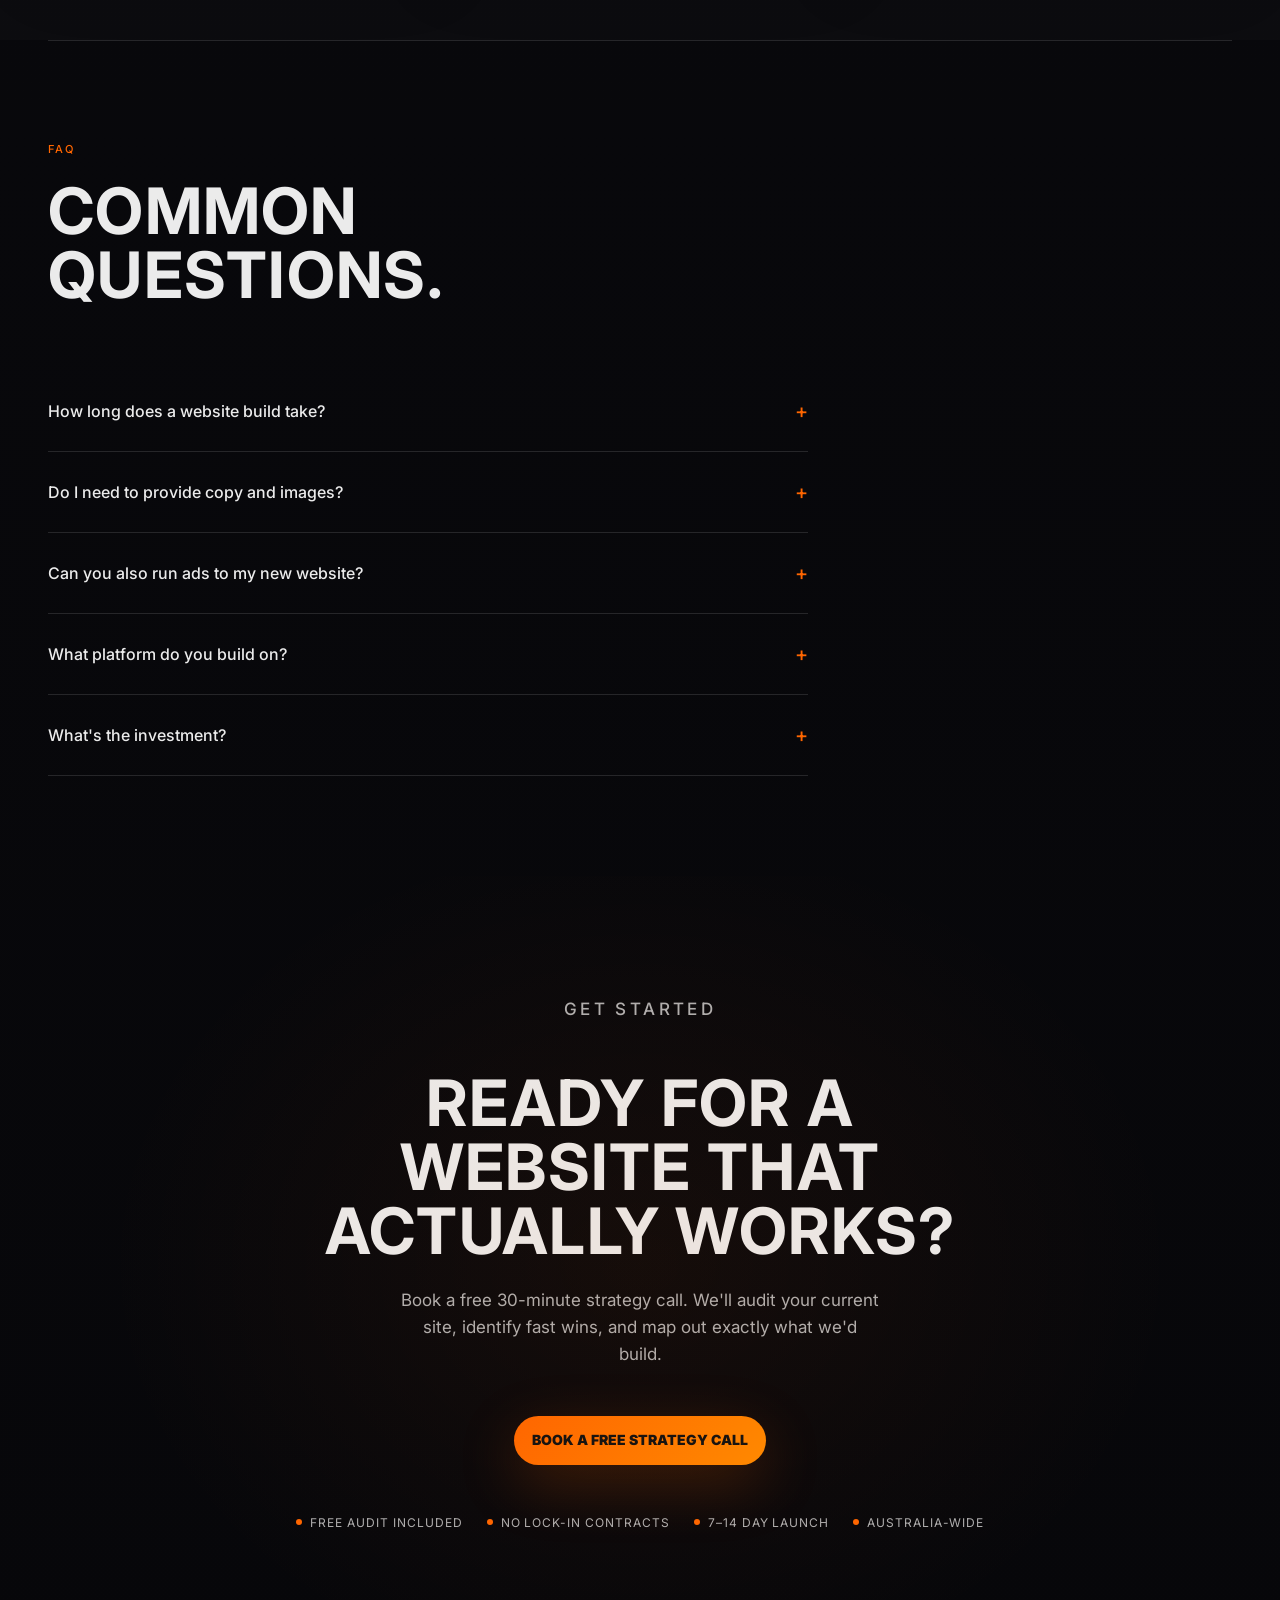
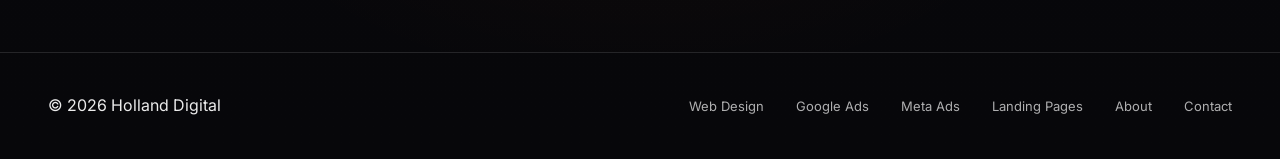
==== commit 4caf7ff6: "Rebuild all service pages with consistent design system Updated web-design, google-ads, meta-ads, la" ====
--- a/about/index.html
+++ b/about/index.html
@@ -88,7 +88,6 @@
 
     .brand__box {
       display: inline-flex;
-      gap: 0;
       align-items: center;
       font-weight: 1000;
       letter-spacing: -0.6px;
@@ -97,7 +96,6 @@
       border: 1px solid rgba(255,255,255,0.18);
       border-radius: 12px;
       padding: 9px 14px;
-      font-family: Inter, system-ui, sans-serif;
     }
 
     .brand__box span { color: var(--orange); }
@@ -113,7 +111,7 @@
       font-size: 14px;
       color: rgba(255,255,255,0.88);
       text-decoration: none;
-      transition: transform 0.15s, opacity 0.15s;
+      transition: transform 0.15s;
     }
 
     .nav__links a:hover { transform: translateY(-1px); }
@@ -146,26 +144,30 @@
     }
 
     /* MOBILE MENU */
-    .mobile-overlay {
+    .mobile {
       display: none;
       position: fixed;
       inset: 0;
       z-index: 998;
       background: rgba(7,7,10,0.97);
       backdrop-filter: blur(16px);
+    }
+    .mobile.is-open { display: block; }
+    .mobile__panel {
+      display: flex;
       flex-direction: column;
       align-items: center;
       justify-content: center;
+      height: 100%;
       gap: 28px;
     }
-    .mobile-overlay.is-open { display: flex; }
-    .mobile-overlay a {
+    .mobile__panel a {
       color: var(--text);
       font-size: 22px;
       font-weight: 800;
       text-decoration: none;
     }
-    .mobile-overlay a.cta {
+    .mobile__panel a.cta {
       background: linear-gradient(135deg, var(--orange), var(--orange2));
       color: #111 !important;
       padding: 14px 32px;
@@ -332,8 +334,6 @@
       border: 1px solid var(--border);
       box-shadow: var(--shadow);
       padding: 32px 28px;
-      position: relative;
-      overflow: hidden;
       transition: transform 0.18s, box-shadow 0.18s, border-color 0.18s;
     }
 
@@ -620,15 +620,6 @@
       align-items: center;
     }
 
-    footer .logo {
-      font-size: 18px;
-      letter-spacing: 0.08em;
-      color: var(--muted);
-      text-decoration: none;
-    }
-
-    footer .logo span { color: var(--orange); }
-
     .footer-links {
       display: flex;
       gap: 32px;
@@ -643,8 +634,6 @@
     }
 
     .footer-links a:hover { color: var(--text); }
-
-    footer p { font-size: 12px; color: rgba(255,255,255,.3); }
 
     /* ANIMATIONS */
     @keyframes fadeUp {
@@ -687,6 +676,7 @@
       <a href="/google-ads">Google Ads</a>
       <a href="/meta-ads">Meta Ads</a>
       <a href="/landing-pages">Landing Pages</a>
+      <a href="/about">About</a>
       <a href="tel:0448359099" class="nav__phone">0448 359 099</a>
       <a href="#" class="cta js-calendly">BOOK A STRATEGY CALL</a>
     </div>
@@ -696,15 +686,16 @@
   </nav>
 
   <!-- MOBILE MENU -->
-  <div class="mobile-overlay" data-mobile>
-    <a href="/">Home</a>
-    <a href="/web-design">Web Design</a>
-    <a href="/google-ads">Google Ads</a>
-    <a href="/meta-ads">Meta Ads</a>
-    <a href="/landing-pages">Landing Pages</a>
-    <a href="/about">About</a>
-    <a href="tel:0448359099">0448 359 099</a>
-    <a href="#" class="cta js-calendly">BOOK A STRATEGY CALL</a>
+  <div class="mobile" data-mobile>
+    <div class="mobile__panel">
+      <a href="/web-design">Web Design</a>
+      <a href="/google-ads">Google Ads</a>
+      <a href="/meta-ads">Meta Ads</a>
+      <a href="/landing-pages">Landing Pages</a>
+      <a href="/about">About</a>
+      <a href="tel:0448359099">Call: 0448 359 099</a>
+      <a href="#" class="cta js-calendly">BOOK A STRATEGY CALL</a>
+    </div>
   </div>
 
   <!-- HERO -->
@@ -735,7 +726,7 @@
 
   <div class="divider"></div>
 
-  <!-- WHAT YOU GET -->
+  <!-- WHY HOLLAND DIGITAL -->
   <section>
     <p class="section-label">Why Holland Digital</p>
     <h2>The Agency<br>That Delivers.</h2>
@@ -809,7 +800,7 @@
 
   <div class="divider"></div>
 
-  <!-- INCLUDED PACKAGES -->
+  <!-- SERVICE OPTIONS -->
   <section>
     <p class="section-label">Service Options</p>
     <h2>Pick Your<br>Build Type.</h2>
@@ -951,6 +942,12 @@
         const open = mobile.classList.toggle('is-open');
         burger.setAttribute('aria-expanded', open ? 'true' : 'false');
       });
+      mobile.addEventListener('click', (e) => {
+        if (e.target === mobile) {
+          mobile.classList.remove('is-open');
+          burger.setAttribute('aria-expanded', 'false');
+        }
+      });
       mobile.querySelectorAll('a').forEach(a => {
         a.addEventListener('click', () => {
           mobile.classList.remove('is-open');
@@ -964,9 +961,16 @@
     function loadCalendly() {
       return new Promise((resolve) => {
         if (window.Calendly) return resolve(true);
+        const existing = document.querySelector('script[data-calendly="true"]');
+        if (existing) {
+          existing.addEventListener('load', () => resolve(true));
+          existing.addEventListener('error', () => resolve(false));
+          return;
+        }
         const s = document.createElement('script');
         s.src = 'https://assets.calendly.com/assets/external/widget.js';
         s.async = true;
+        s.dataset.calendly = 'true';
         s.onload = () => resolve(true);
         s.onerror = () => resolve(false);
         document.body.appendChild(s);
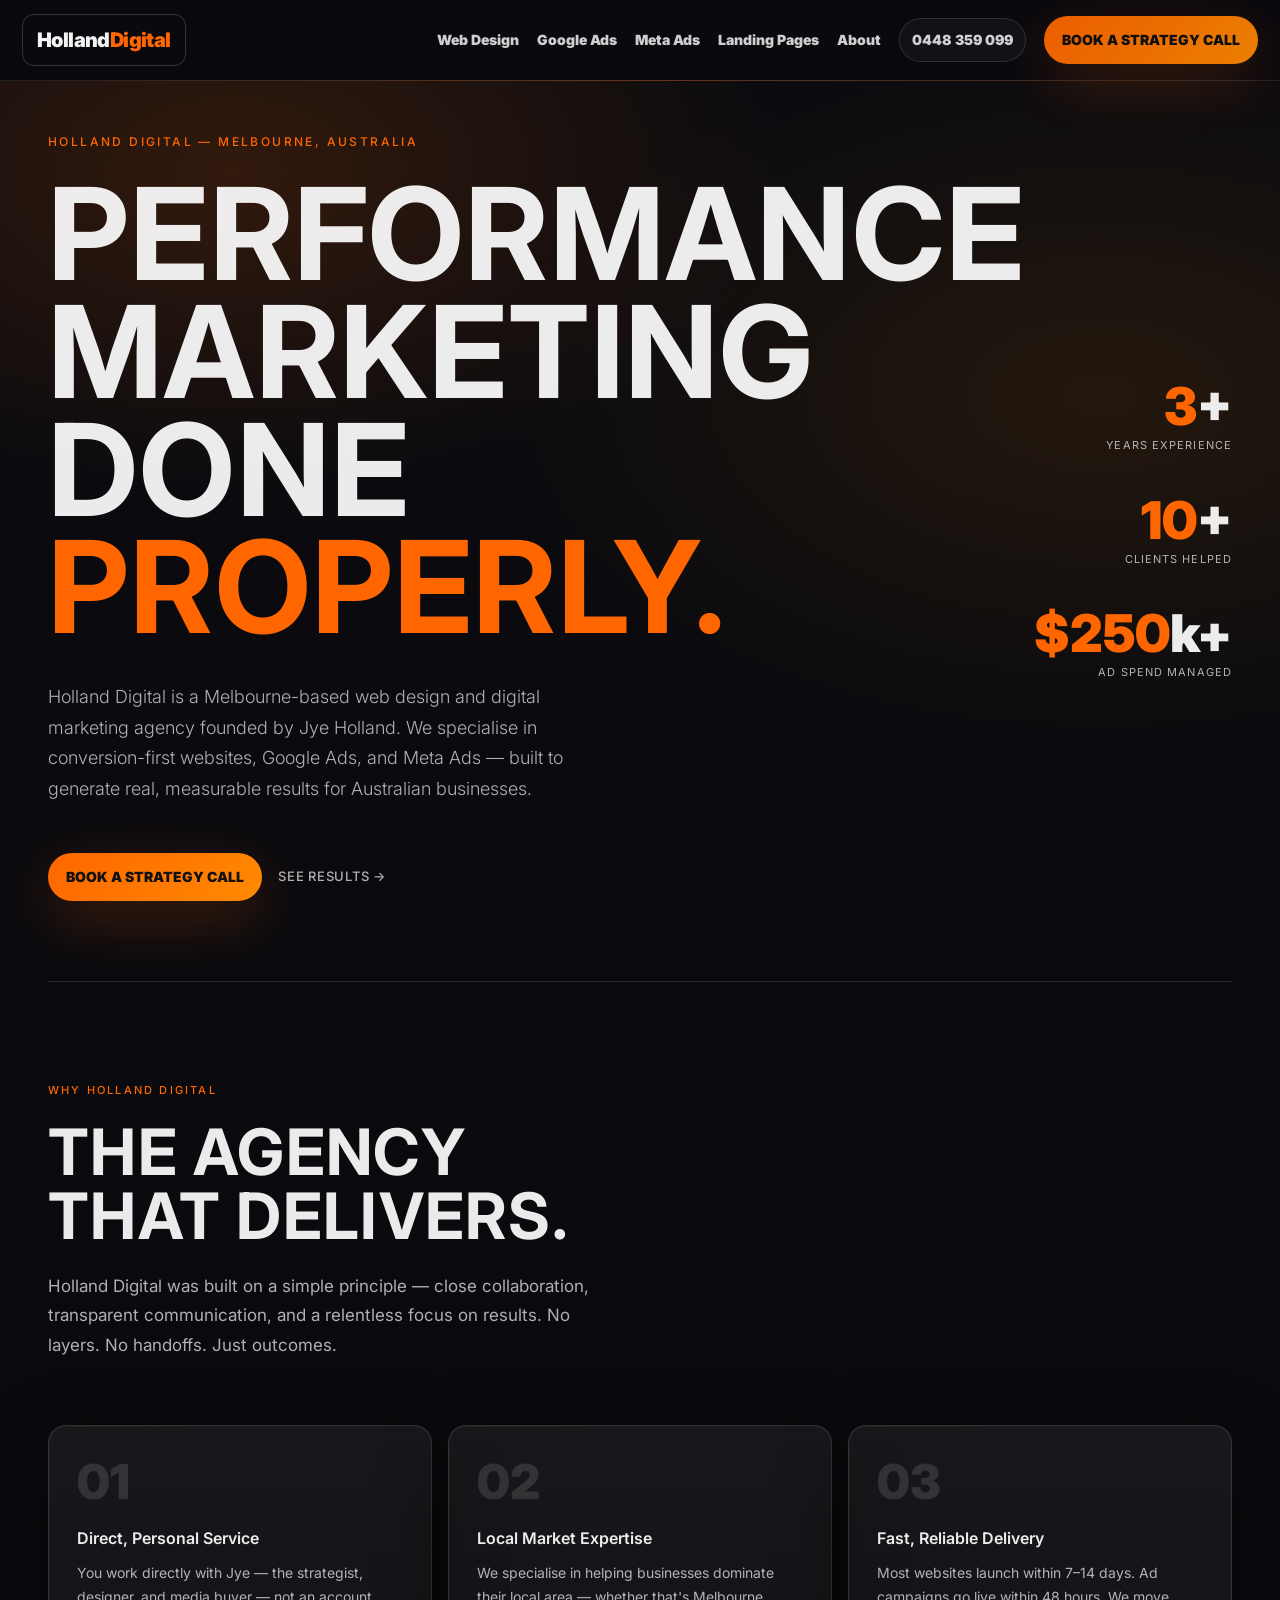
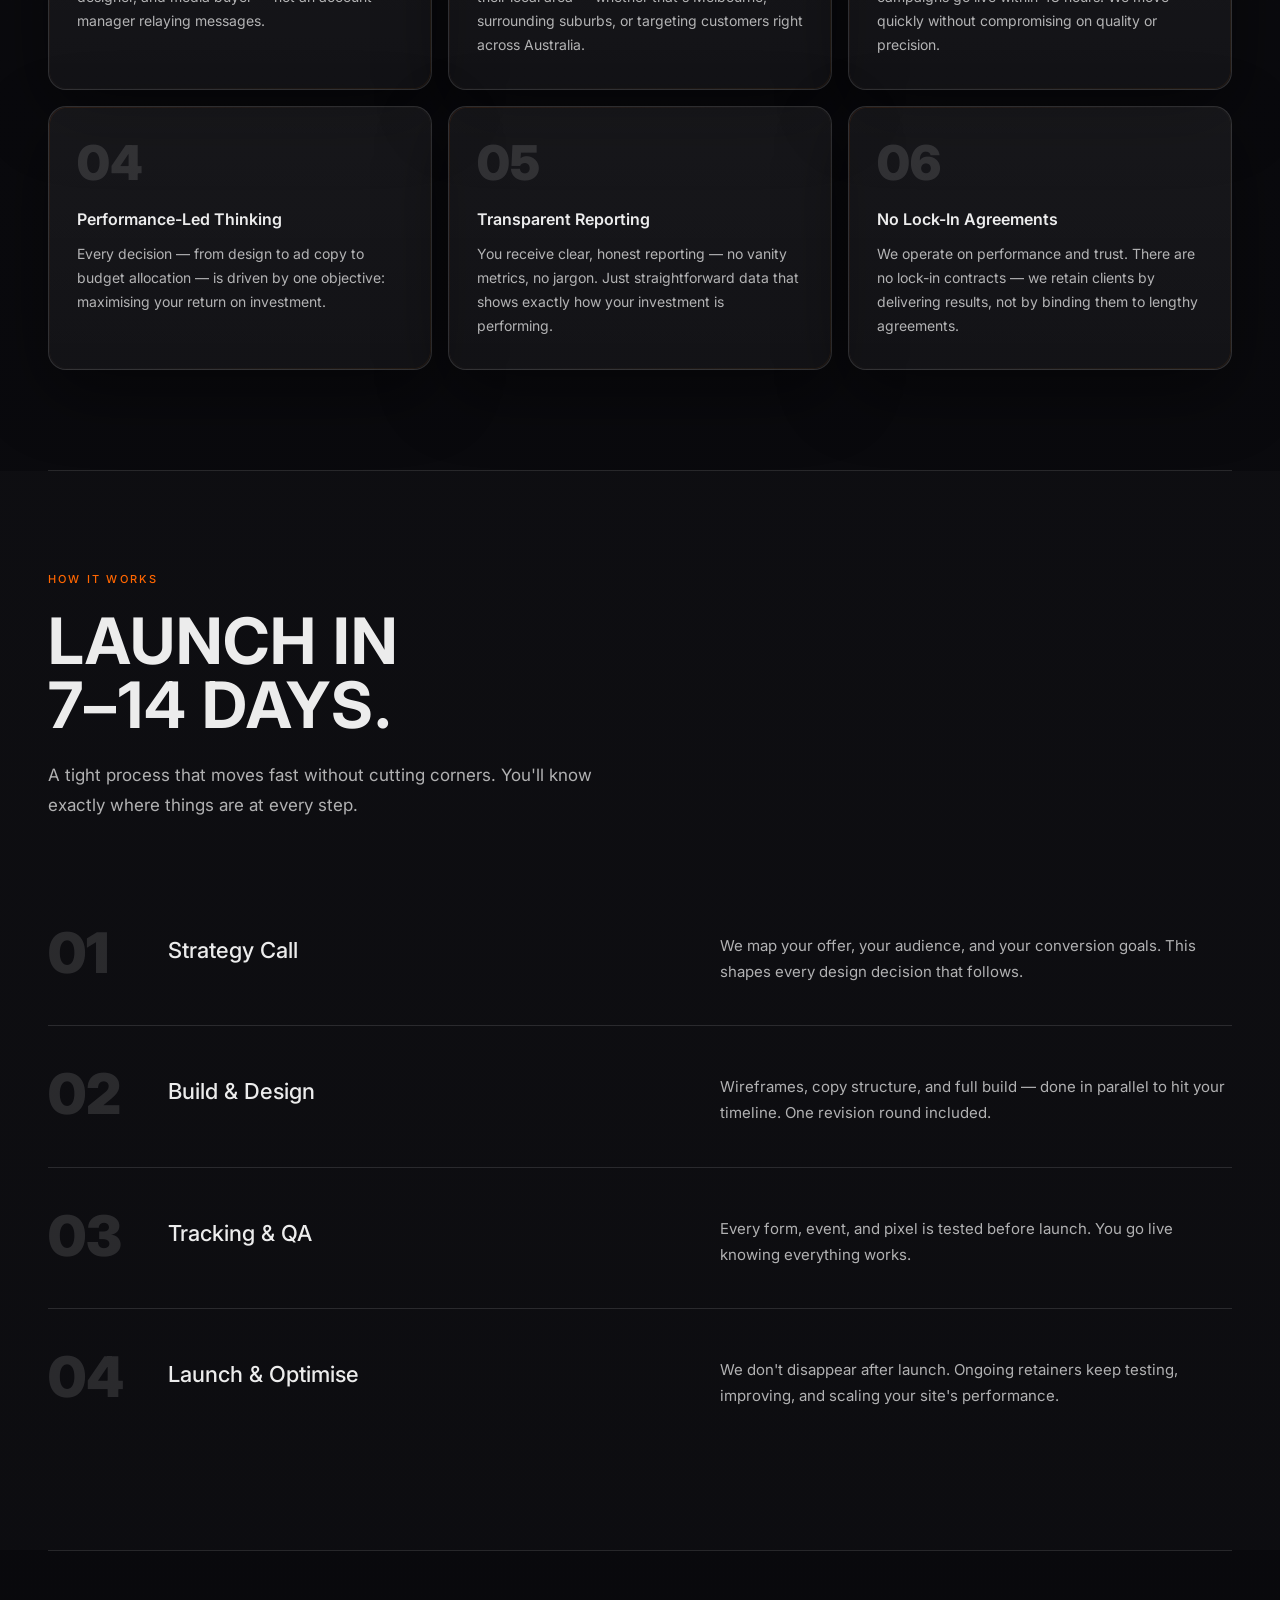
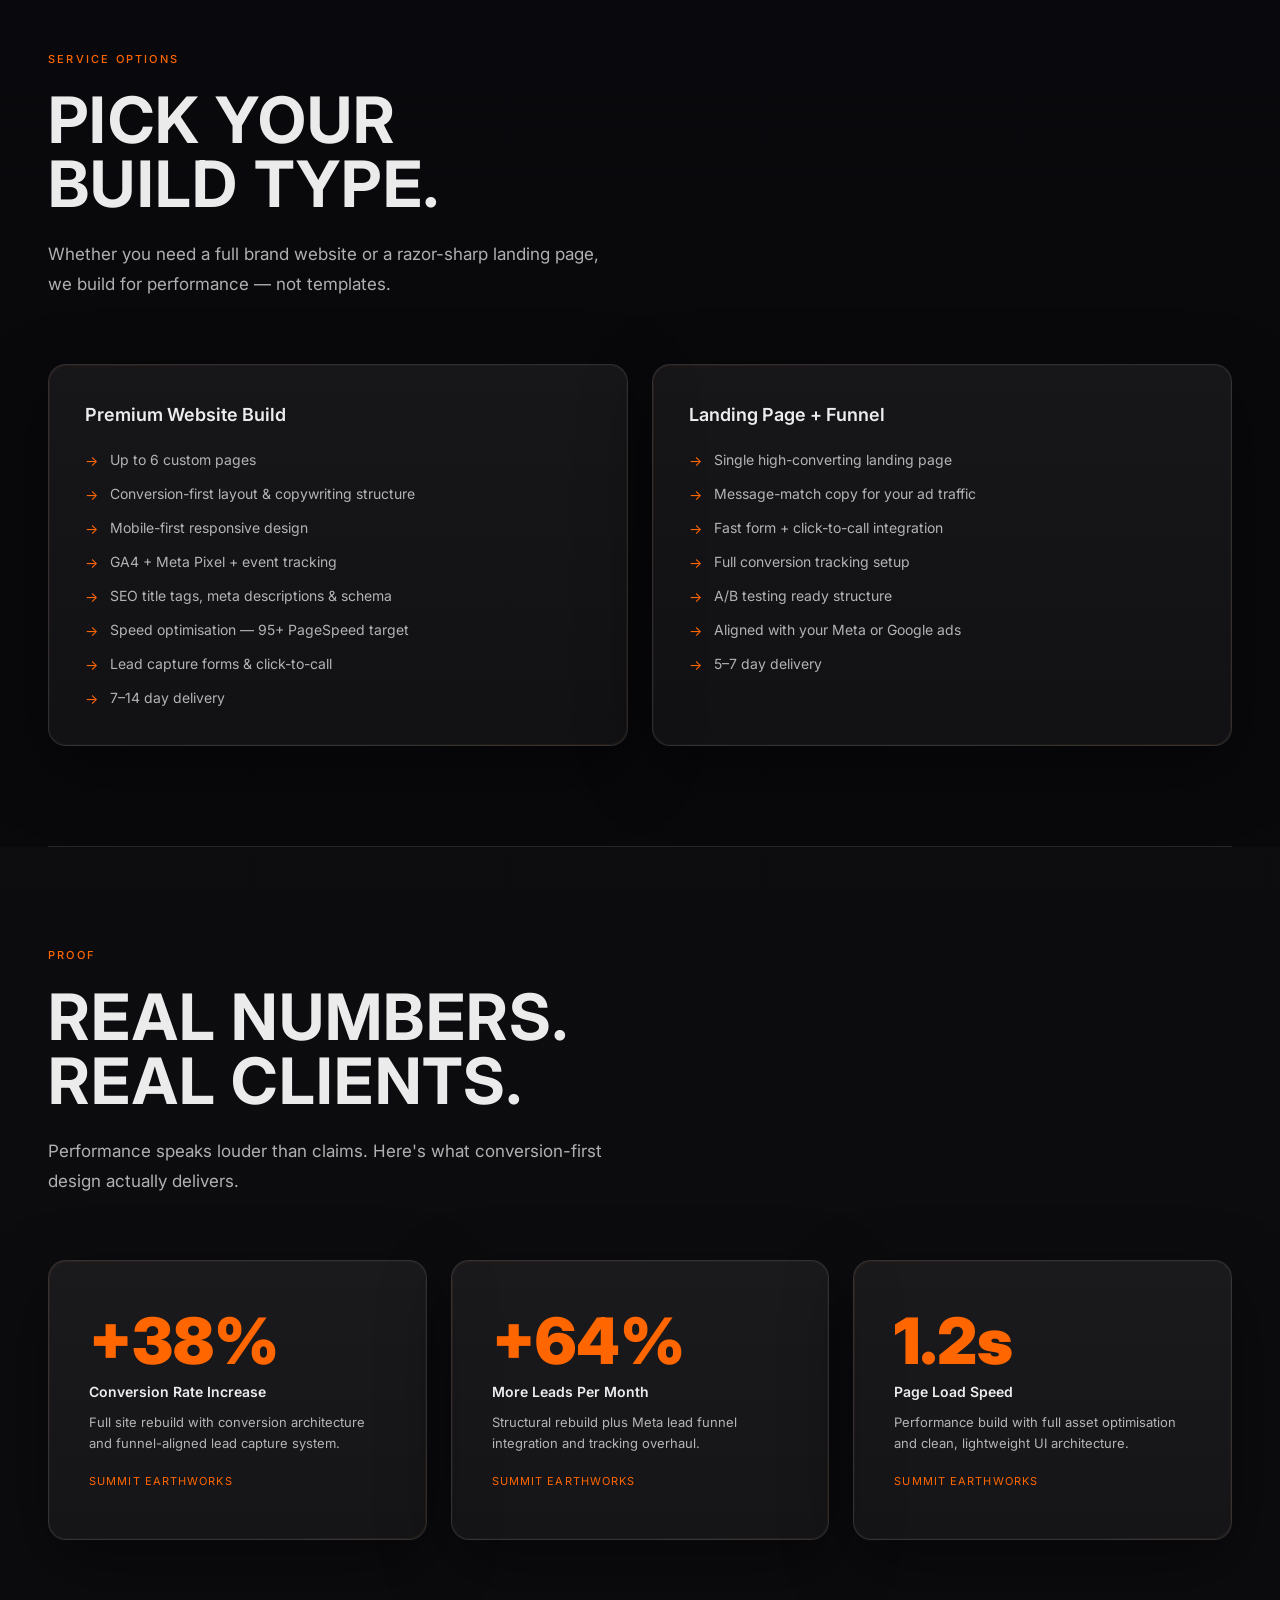
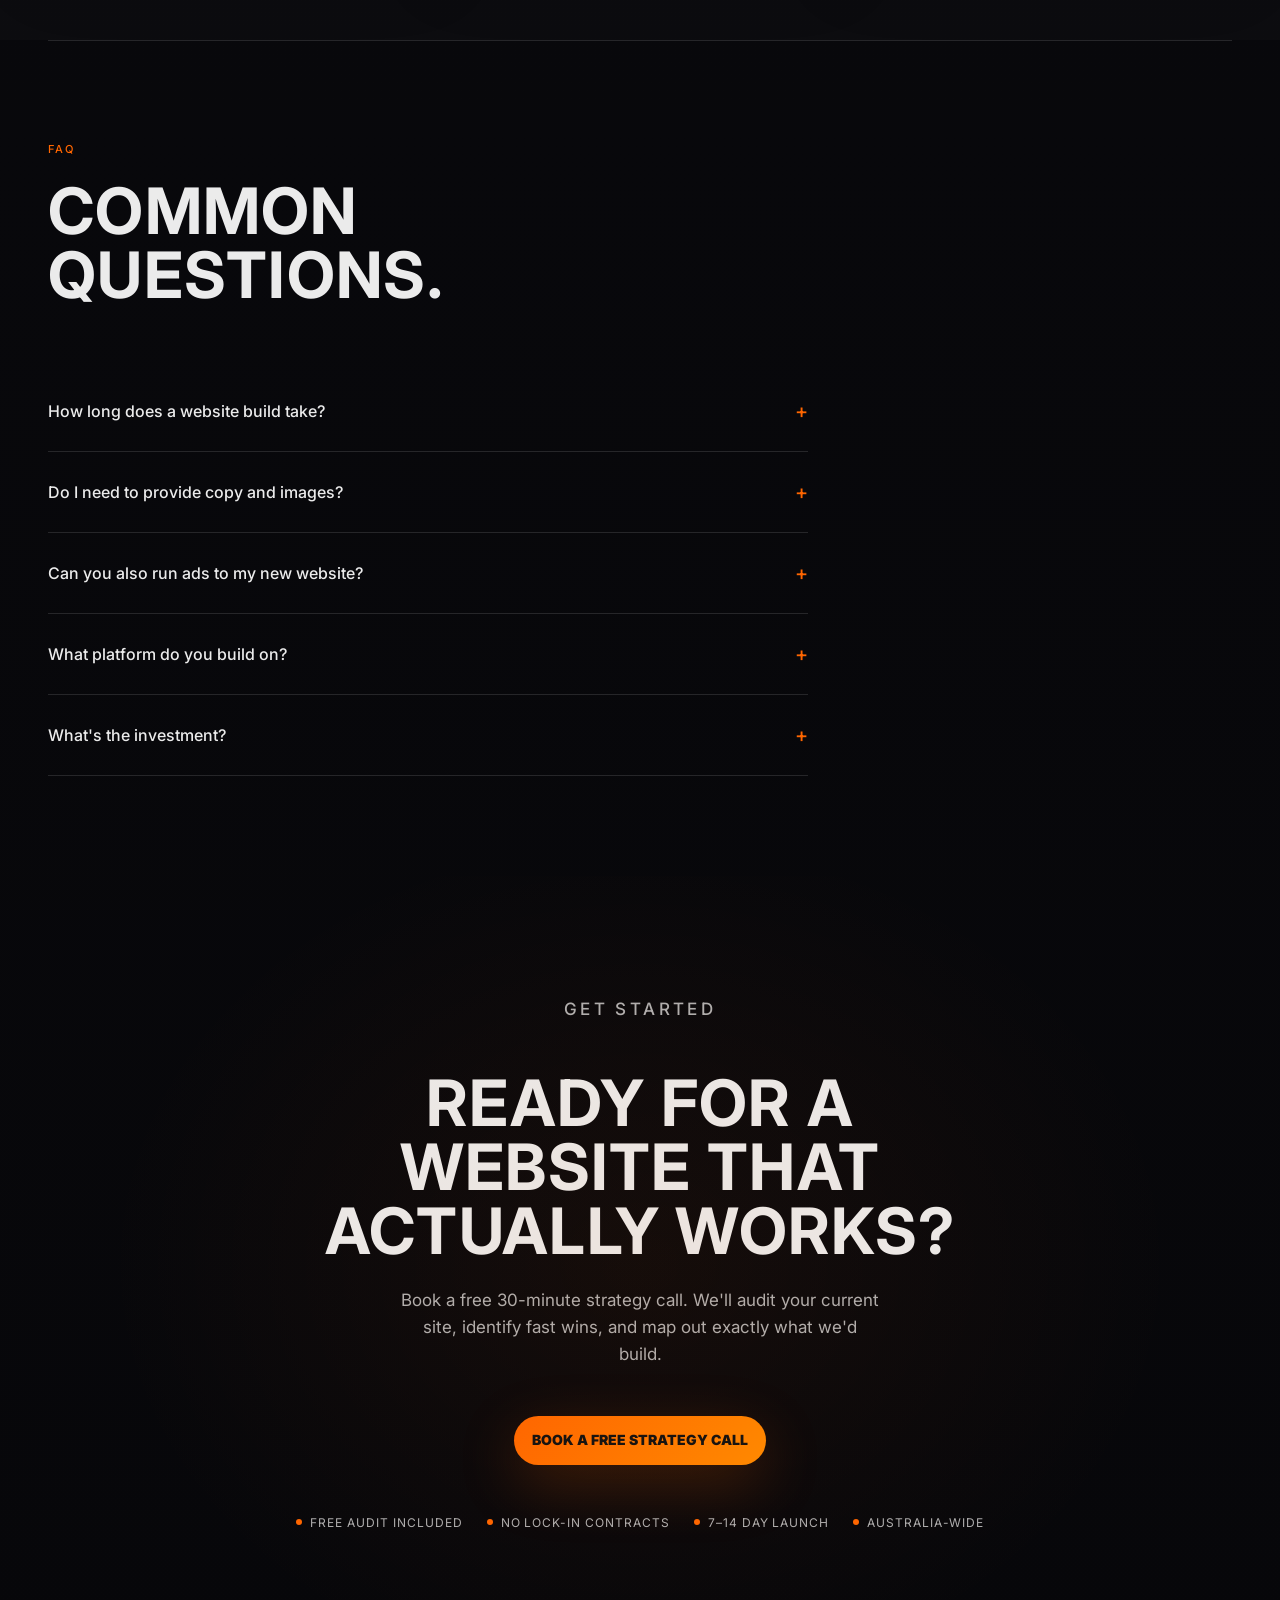
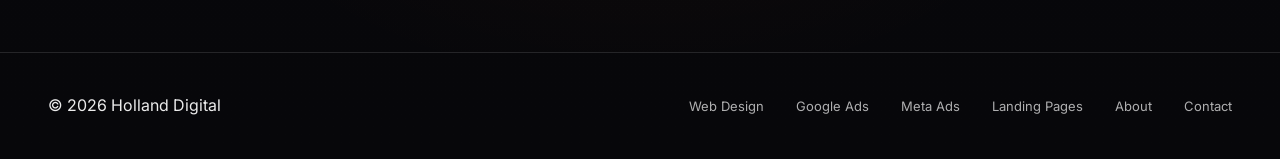
==== commit 4161e951: "Update landing-pages and about pages to new design system Applies consistent CSS, hero sections, mob" ====
--- a/about/index.html
+++ b/about/index.html
@@ -109,12 +109,13 @@
     .nav__links a {
       font-weight: 900;
       font-size: 14px;
-      color: rgba(255,255,255,0.88);
+      color: rgba(255,255,255,.88);
       text-decoration: none;
-      transition: transform 0.15s;
-    }
-
-    .nav__links a:hover { transform: translateY(-1px); }
+      opacity: .92;
+      transition: transform .15s ease, opacity .15s ease;
+    }
+
+    .nav__links a:hover { transform: translateY(-1px); opacity: 1; }
 
     .nav__phone {
       padding: 10px 12px;
@@ -334,7 +335,22 @@
       border: 1px solid var(--border);
       box-shadow: var(--shadow);
       padding: 32px 28px;
+      position: relative;
+      overflow: hidden;
       transition: transform 0.18s, box-shadow 0.18s, border-color 0.18s;
+    }
+
+    .what-item::after {
+      content: "";
+      position: absolute;
+      inset: 0;
+      border-radius: inherit;
+      padding: 1px;
+      background: linear-gradient(135deg, rgba(255,102,0,0.55), rgba(255,255,255,0.1), rgba(255,138,0,0.45));
+      mask: linear-gradient(#000 0, #000 0) content-box exclude, linear-gradient(#000 0, #000 0);
+      opacity: 0.18;
+      pointer-events: none;
+      transition: opacity 0.18s;
     }
 
     .what-item:hover {
@@ -342,6 +358,8 @@
       border-color: rgba(255,102,0,0.35);
       box-shadow: var(--shadowH);
     }
+
+    .what-item:hover::after { opacity: 0.45; }
 
     .what-num {
       font-size: 48px;
@@ -419,7 +437,22 @@
       border: 1px solid var(--border);
       box-shadow: var(--shadow);
       padding: 36px;
+      position: relative;
+      overflow: hidden;
       transition: transform 0.18s, box-shadow 0.18s, border-color 0.18s;
+    }
+
+    .included-card::after {
+      content: "";
+      position: absolute;
+      inset: 0;
+      border-radius: inherit;
+      padding: 1px;
+      background: linear-gradient(135deg, rgba(255,102,0,0.55), rgba(255,255,255,0.1), rgba(255,138,0,0.45));
+      mask: linear-gradient(#000 0, #000 0) content-box exclude, linear-gradient(#000 0, #000 0);
+      opacity: 0.18;
+      pointer-events: none;
+      transition: opacity 0.18s;
     }
 
     .included-card:hover {
@@ -427,6 +460,8 @@
       border-color: rgba(255,102,0,0.35);
       box-shadow: var(--shadowH);
     }
+
+    .included-card:hover::after { opacity: 0.45; }
 
     .included-card h3 {
       font-size: 18px;
@@ -474,7 +509,22 @@
       border: 1px solid var(--border);
       box-shadow: var(--shadow);
       padding: 48px 40px;
+      position: relative;
+      overflow: hidden;
       transition: transform 0.18s, box-shadow 0.18s, border-color 0.18s;
+    }
+
+    .result-card::after {
+      content: "";
+      position: absolute;
+      inset: 0;
+      border-radius: inherit;
+      padding: 1px;
+      background: linear-gradient(135deg, rgba(255,102,0,0.55), rgba(255,255,255,0.1), rgba(255,138,0,0.45));
+      mask: linear-gradient(#000 0, #000 0) content-box exclude, linear-gradient(#000 0, #000 0);
+      opacity: 0.18;
+      pointer-events: none;
+      transition: opacity 0.18s;
     }
 
     .result-card:hover {
@@ -482,6 +532,8 @@
       border-color: rgba(255,102,0,0.35);
       box-shadow: var(--shadowH);
     }
+
+    .result-card:hover::after { opacity: 0.45; }
 
     .result-metric {
       font-size: 64px;
